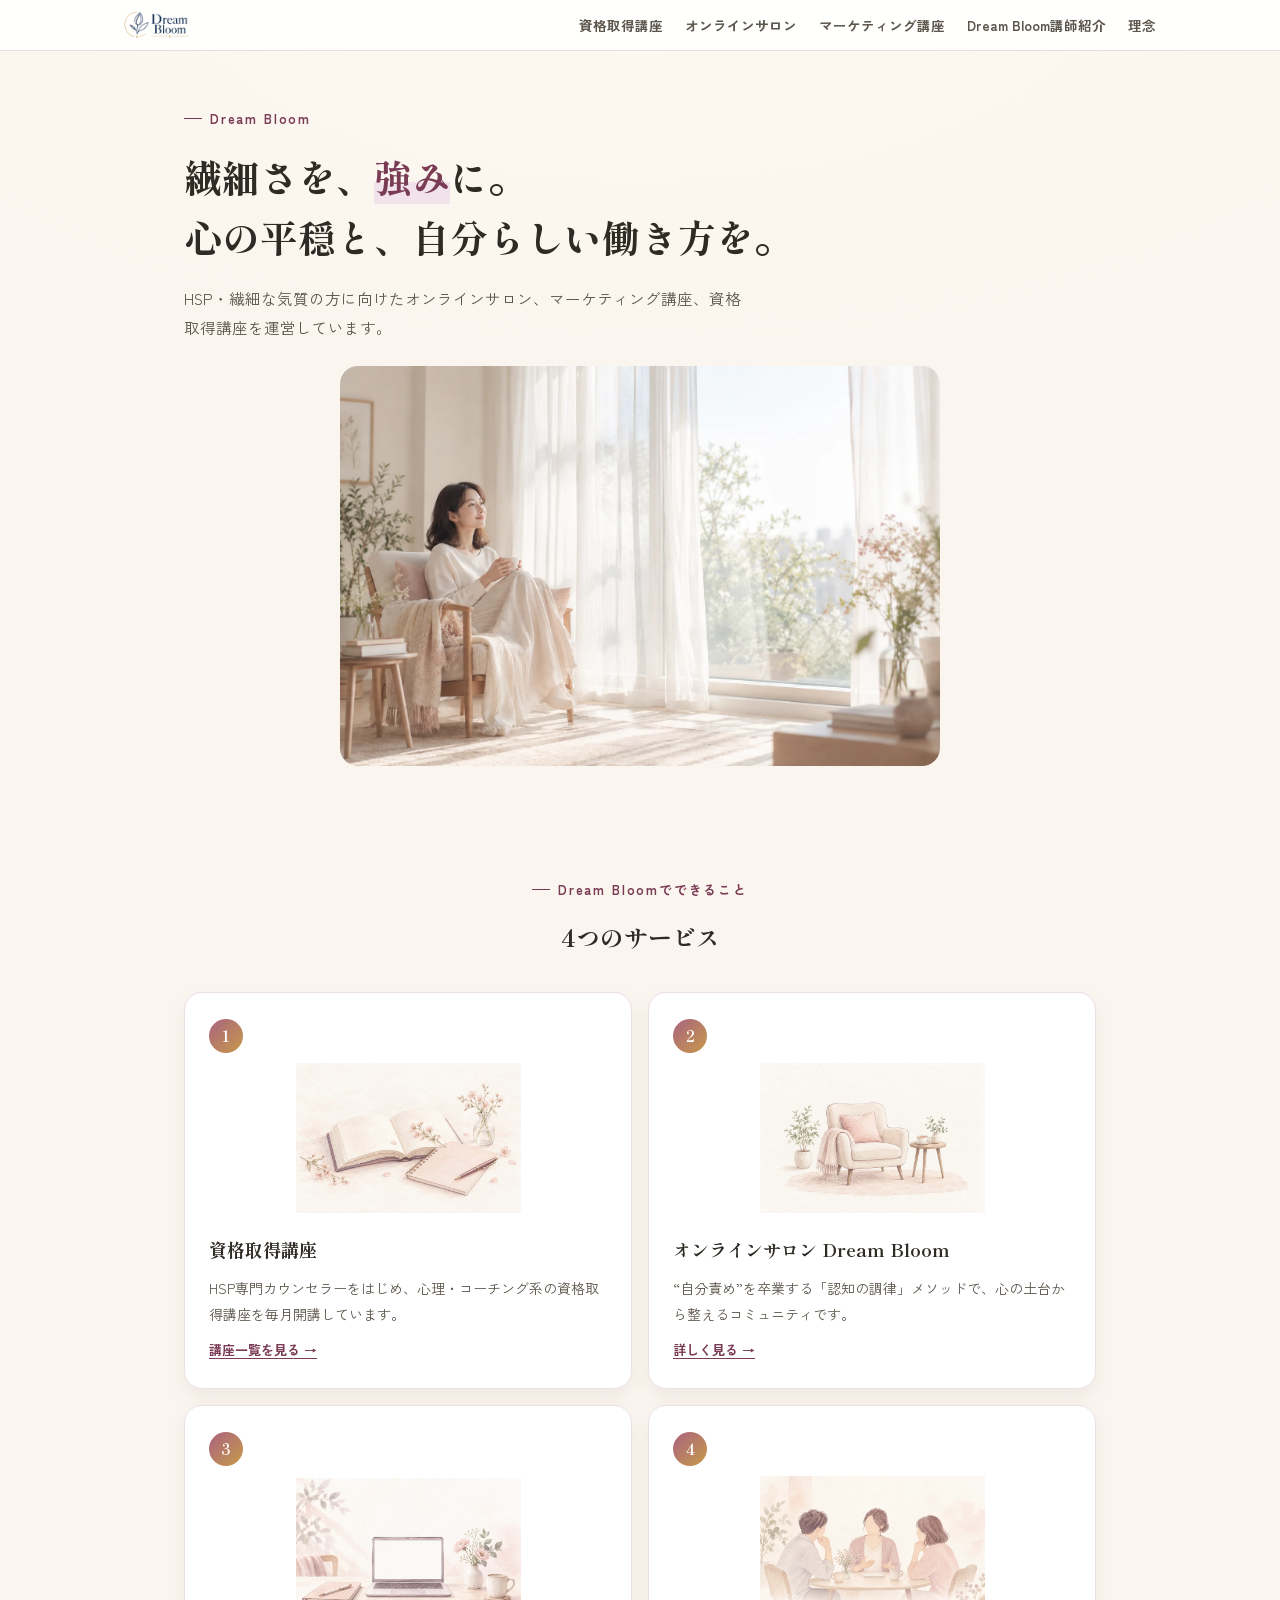
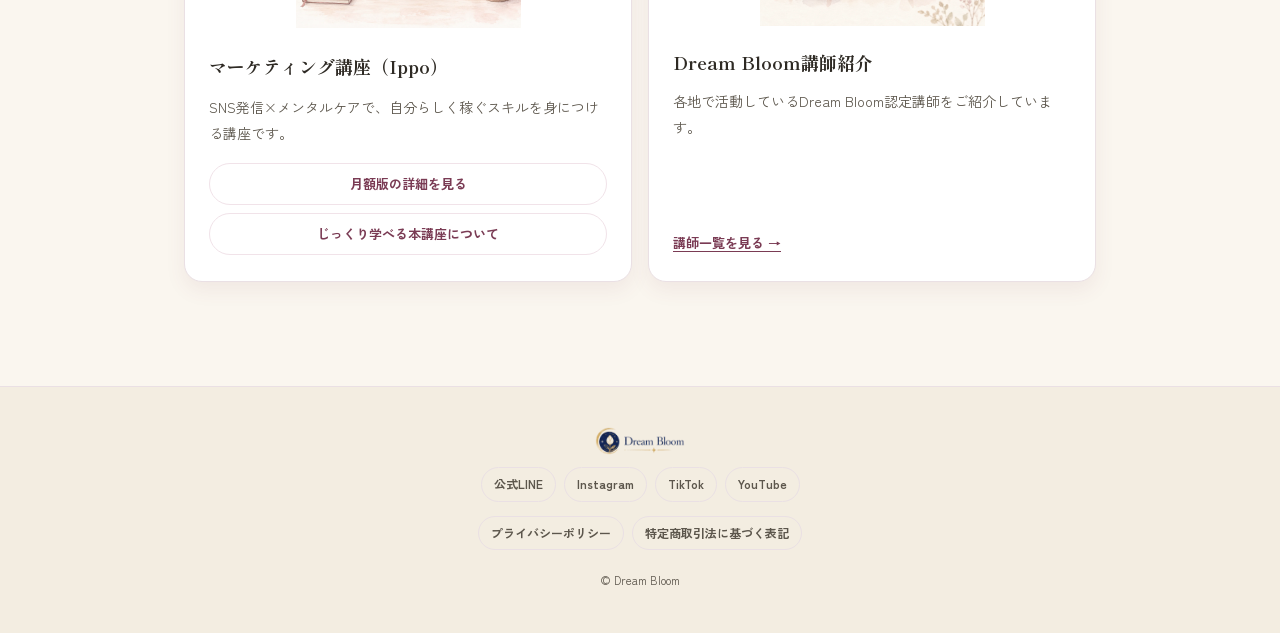
==== index.html @ 33224409 "Add files via upload" ====
<!DOCTYPE html>
<html lang="ja">
<head>
<meta charset="UTF-8">
<meta name="viewport" content="width=device-width, initial-scale=1.0">
<title>Dream Bloom | 心のケアと、自分らしい働き方を</title>
<link rel="preconnect" href="https://fonts.googleapis.com">
<link rel="preconnect" href="https://fonts.gstatic.com" crossorigin>
<link href="https://fonts.googleapis.com/css2?family=Shippori+Mincho:wght@500;600;800&family=Zen+Kaku+Gothic+New:wght@400;500;700&display=swap" rel="stylesheet">
<link rel="stylesheet" href="assets/css/style.css">
</head>
<body>

<header class="site-header">
  <div class="wrap">
    <a class="brand" href="index.html"><img class="logo-header" src="assets/img/logo-header.png" alt="Dream Bloom"></a>
    <nav class="main-nav">
      <ul>
        <li><a href="courses/index.html">資格取得講座</a></li>
        <li><a href="https://dream-bloom.netlify.app/" target="_blank" rel="noopener">オンラインサロン</a></li>
        <li><a href="#marketing">マーケティング講座</a></li>
        <li><a href="instructors/index.html">Dream Bloom講師紹介</a></li>
        <li><a href="about/index.html">理念</a></li>
      </ul>
    </nav>
    <button class="nav-toggle" onclick="this.closest('.site-header').classList.toggle('nav-open')" aria-label="メニューを開く">
      <svg viewBox="0 0 24 24" fill="none" xmlns="http://www.w3.org/2000/svg"><path d="M3 6h18M3 12h18M3 18h18" stroke="#2E2A24" stroke-width="2" stroke-linecap="round"/></svg>
    </button>
  </div>
</header>

<section class="hero hero-photo home-soft-hero">
  <div class="wrap">
    <div class="eyebrow">Dream Bloom</div>
    <h1>繊細さを、<em>強み</em>に。<br>心の平穏と、自分らしい働き方を。</h1>
    <p class="lead" style="margin:0 0 8px;">HSP・繊細な気質の方に向けたオンラインサロン、マーケティング講座、資格取得講座を運営しています。</p>
    <img class="home-soft-photo" src="assets/img/soft-hero.webp" width="1536" height="1024" alt="やわらかな光が差す窓辺で、穏やかに過ごす女性のイメージ" fetchpriority="high">
  </div>
</section>

<section class="section" id="offers">
  <div class="wrap">
    <div class="eyebrow center" style="justify-content:center;display:flex;">Dream Bloomでできること</div>
    <h2 class="section-title">4つのサービス</h2>

    <div class="card-grid">

      <a class="offer-card" href="courses/index.html">
        <span class="num">1</span>
        <img class="service-soft-art" src="assets/img/soft-course.webp" width="1536" height="1024" alt="" loading="lazy">
        <h3>資格取得講座</h3>
        <p>HSP専門カウンセラーをはじめ、心理・コーチング系の資格取得講座を毎月開講しています。</p>
        <span class="go">講座一覧を見る →</span>
      </a>

      <a class="offer-card" href="https://dream-bloom.netlify.app/" target="_blank" rel="noopener">
        <span class="num">2</span>
        <img class="service-soft-art" src="assets/img/soft-salon.webp" width="1536" height="1024" alt="" loading="lazy">
        <h3>オンラインサロン Dream Bloom</h3>
        <p>“自分責め”を卒業する「認知の調律」メソッドで、心の土台から整えるコミュニティです。</p>
        <span class="go">詳しく見る →</span>
      </a>

      <div class="offer-card sub-links" id="marketing">
        <span class="num">3</span>
        <img class="service-soft-art" src="assets/img/soft-marketing.webp" width="1536" height="1024" alt="" loading="lazy">
        <h3>マーケティング講座（Ippo）</h3>
        <p>SNS発信×メンタルケアで、自分らしく稼ぐスキルを身につける講座です。</p>
        <div class="sub-link-row">
          <a href="https://month-ippo.netlify.app/" target="_blank" rel="noopener">月額版の詳細を見る</a>
          <a href="courses/ippo-plus/index.html">じっくり学べる本講座について</a>
        </div>
      </div>

      <a class="offer-card" href="instructors/index.html">
        <span class="num">4</span>
        <img class="service-soft-art" src="assets/img/soft-instructors.webp" width="1536" height="1024" alt="" loading="lazy">
        <h3>Dream Bloom講師紹介</h3>
        <p>各地で活動しているDream Bloom認定講師をご紹介しています。</p>
        <span class="go">講師一覧を見る →</span>
      </a>

    </div>
  </div>
</section>

<footer class="site-footer">
  <div class="wrap">
    <a class="brand" href="index.html"><img class="logo-footer" src="assets/img/logo-footer.png" alt="Dream Bloom"></a>
    <div class="sns-row">
      <a href="https://whnays3u.autosns.app/line" target="_blank" rel="noopener">公式LINE</a>
      <a href="https://www.instagram.com/yukari_hsp?igsh=MWVzdm12b2xmYW96aA%3D%3D&utm_source=qr" target="_blank" rel="noopener">Instagram</a>
      <a href="https://www.tiktok.com/@yukari_hsp?_r=1&_t=ZS-98jpUmoWi17" target="_blank" rel="noopener">TikTok</a>
      <a href="https://youtube.com/@yukari_hsp?si=HbhXs6TEl4zDirAj" target="_blank" rel="noopener">YouTube</a>
    </div>
    <div class="sns-row" style="margin-top:2px;">
      <a href="legal/index.html#privacy">プライバシーポリシー</a>
      <a href="legal/index.html#tokushoho">特定商取引法に基づく表記</a>
    </div>
    <small>&copy; Dream Bloom</small>
  </div>
</footer>

</body>
</html>
---- assets/css/style.css ----
/* ============================================================
   Dream Bloom 本部サイト 共通スタイル
   v2: 白ヘッダー × プラムアクセント（marketing/lp/ の
   ローズ&ゴールド配色とは意図的に差別化している）
   ============================================================ */
:root{
  --ivory:#FAF6EF;
  --ivory-deep:#F3EDE1;
  --ink:#2E2A24;
  --ink-soft:#5C564C;
  --rose:#A9637F;
  --rose-deep:#7A3B54;
  --rose-soft:#F1E3E9;
  --sage:#F0B87E;
  --sage-soft:#FCECD9;
  --gold:#C79A4B;
  --line:#EAE0E4;
  --radius:18px;
}
*{box-sizing:border-box;}
html{scroll-behavior:smooth;}
body{
  margin:0;background:var(--ivory);color:var(--ink);
  font-family:"Zen Kaku Gothic New",-apple-system,BlinkMacSystemFont,sans-serif;
  line-height:1.85;-webkit-font-smoothing:antialiased;
  overflow-wrap:break-word;word-break:normal;line-break:strict;
}
h1,h2,h3,p,.lead{overflow-wrap:break-word;word-break:normal;line-break:strict;}
h1,h2,h3,.serif{font-family:"Shippori Mincho",serif;}
img{max-width:100%;display:block;}
a{color:inherit;}
.wrap{max-width:960px;margin:0 auto;padding:0 24px;}
.section{padding:64px 0;position:relative;}
.eyebrow{
  display:inline-flex;align-items:center;gap:8px;font-size:13px;letter-spacing:.14em;
  color:var(--rose-deep);font-weight:700;margin-bottom:16px;
}
.eyebrow::before{content:"";width:18px;height:1px;background:var(--rose-deep);display:inline-block;}
h2.section-title{font-size:24px;font-weight:700;line-height:1.6;margin:0 0 30px;text-align:center;}
p.lead{font-size:15.5px;color:var(--ink-soft);max-width:560px;margin:0 auto;}
.center{text-align:center;}

/* ---------- NAV ---------- */
.site-header{
  position:sticky;top:0;z-index:50;background:rgba(255,255,255,.92);
  backdrop-filter:blur(6px);border-bottom:1px solid var(--line);
}
.site-header .wrap{display:flex;align-items:center;justify-content:space-between;padding:10px 24px;max-width:1080px;}
.brand{display:flex;align-items:center;gap:10px;font-family:"Shippori Mincho",serif;font-weight:700;font-size:17px;color:var(--ink);text-decoration:none;}
.brand img.logo-header{height:28px;width:auto;object-fit:contain;flex:none;}
.brand small{display:block;font-family:"Zen Kaku Gothic New",sans-serif;font-size:10px;font-weight:500;color:var(--ink-soft);letter-spacing:.08em;}
footer.site-footer .brand{justify-content:center;}
footer.site-footer img.logo-footer{height:28px;width:auto;display:block;margin:0 auto 12px;}
.cert-badge{width:170px;height:auto;display:block;margin:0 auto 22px;}
.instructor-badge{width:56px;height:auto;display:inline-block;vertical-align:middle;margin-left:8px;}
nav.main-nav{display:none;}
nav.main-nav ul{list-style:none;display:flex;gap:22px;margin:0;padding:0;}
nav.main-nav a{font-size:13.5px;font-weight:700;text-decoration:none;color:var(--ink-soft);}
nav.main-nav a:hover{color:var(--rose-deep);}

.nav-toggle{
  display:inline-flex;align-items:center;justify-content:center;
  width:38px;height:38px;flex:none;border:1px solid var(--line);border-radius:10px;
  background:#fff;cursor:pointer;padding:0;
}
.nav-toggle svg{width:18px;height:18px;display:block;}
@media (min-width:820px){.nav-toggle{display:none;}}

.site-header.nav-open nav.main-nav{
  display:block;position:absolute;top:100%;left:0;right:0;
  background:#fff;border-bottom:1px solid var(--line);
  box-shadow:0 12px 24px rgba(0,0,0,.08);
}
.site-header.nav-open nav.main-nav ul{
  flex-direction:column;gap:0;padding:6px 24px 18px;
}
.site-header.nav-open nav.main-nav ul li{border-top:1px solid var(--line);}
.site-header.nav-open nav.main-nav ul li:first-child{border-top:none;}
.site-header.nav-open nav.main-nav a{display:block;padding:14px 2px;font-size:15px;}
@media (min-width:820px){nav.main-nav{display:block;}}

/* ---------- HERO ---------- */
.hero{
  padding:56px 0 48px;text-align:center;position:relative;overflow:hidden;
  background:radial-gradient(120% 90% at 50% -10%, #FDF9F1 0%, var(--ivory) 55%);
}
.hero .eyebrow{justify-content:center;display:flex;}
.hero h1{font-size:clamp(26px,5vw,38px);font-weight:800;line-height:1.6;margin:10px 0 16px;}
.hero h1 em{font-style:normal;color:var(--rose-deep);background:linear-gradient(transparent 60%, var(--rose-soft) 60%);}
.hero p.lead{margin-bottom:8px;}

.hero-photo{
  background-size:cover;background-position:center;
  position:relative;
}
.hero-photo::before{
  content:"";position:absolute;inset:0;
  background:linear-gradient(90deg, var(--ivory) 0%, var(--ivory) 30%, rgba(250,246,239,.85) 50%, rgba(250,246,239,.35) 100%);
}
.hero-photo-mobile-img{display:none;}
@media (max-width:700px){
  .hero-photo{background-image:none !important;}
  .hero-photo::before{display:none;}
  .hero-photo-mobile-img{
    display:block;width:100%;height:220px;object-fit:cover;
    border-radius:var(--radius);margin:20px 0 4px;
    box-shadow:0 14px 34px rgba(122,59,84,.18);
  }
}
.hero-photo .wrap{position:relative;z-index:1;}
.hero-photo .eyebrow,
.hero-photo h1,
.hero-photo p.lead{text-align:left;justify-content:flex-start;margin-left:0;}

.photo-panel{
  background-size:cover;background-position:center;
  border-radius:var(--radius);position:relative;overflow:hidden;
  min-height:220px;
}
.photo-panel::before{
  content:"";position:absolute;inset:0;
  background:linear-gradient(90deg, rgba(250,246,239,.92) 0%, rgba(250,246,239,.7) 45%, rgba(250,246,239,0) 75%);
}
@media (max-width:700px){
  .photo-panel::before{background:linear-gradient(180deg, rgba(250,246,239,.95) 0%, rgba(250,246,239,.9) 65%, rgba(250,246,239,.4) 100%);}
  .photo-panel{min-height:280px;}
}
.photo-panel .panel-inner{position:relative;z-index:1;padding:36px 30px;max-width:420px;}

.hero-banner-img{
  display:block;width:60%;max-width:220px;height:auto;
  margin:0 auto 28px;border-radius:var(--radius);
  box-shadow:0 14px 34px rgba(122,59,84,.18);
}
@media (max-width:480px){
  .hero-banner-img{width:45%;max-width:160px;}
}

/* ---------- CARD GRID (top page) ---------- */
.card-grid{display:grid;grid-template-columns:1fr;gap:16px;margin-top:36px;}
@media (min-width:700px){.card-grid{grid-template-columns:1fr 1fr;}}
.offer-card{
  background:#fff;border:1px solid var(--line);border-radius:var(--radius);
  padding:26px 24px;text-align:left;text-decoration:none;color:inherit;
  box-shadow:0 8px 20px rgba(122,59,84,.08);
  display:flex;flex-direction:column;gap:10px;transition:transform .15s ease, box-shadow .15s ease;
}
.offer-card:hover{transform:translateY(-3px);box-shadow:0 14px 28px rgba(122,59,84,.18);}
.offer-card .num{
  width:34px;height:34px;border-radius:50%;flex:none;
  background:linear-gradient(135deg, var(--rose) 0%, var(--gold) 100%);
  color:#fff;font-family:"Shippori Mincho",serif;font-weight:700;font-size:15px;
  display:flex;align-items:center;justify-content:center;
}
.offer-card h3{margin:6px 0 0;font-size:18px;}
.offer-card p{margin:0;font-size:14px;color:var(--ink-soft);}
.offer-card .go{margin-top:auto;font-size:13px;font-weight:700;color:var(--rose-deep);text-decoration:underline;text-underline-offset:3px;transition:color .15s ease;}
.offer-card:hover .go{color:var(--ink);}
.offer-card.sub-links{gap:12px;}
.offer-card .sub-link-row{display:flex;flex-direction:column;gap:8px;margin-top:4px;}
.offer-card .sub-link-row a{
  font-size:13px;font-weight:700;color:var(--rose-deep);text-decoration:none;
  border:1px solid var(--rose-soft);border-radius:100px;padding:8px 14px;text-align:center;
  transition:background .15s ease,color .15s ease,border-color .15s ease;
}
.offer-card .sub-link-row a:hover{background:var(--rose-deep);color:#fff;border-color:var(--rose-deep);}

/* ---------- BUTTONS ---------- */
.cta-btn{
  position:relative;overflow:hidden;max-width:100%;
  display:inline-flex;flex-direction:column;align-items:center;gap:2px;
  background:var(--rose-deep);color:#fff;text-decoration:none;
  padding:16px 34px;border-radius:100px;font-weight:700;font-size:15.5px;
  box-shadow:0 10px 26px rgba(122,59,84,.32);
  transition:transform .18s ease, box-shadow .18s ease;
  text-align:center;
}
@media (max-width:400px){
  .cta-btn{padding:14px 20px;font-size:13.5px;}
}
.cta-btn:active{transform:scale(.98);}
.cta-btn small{font-weight:500;font-size:11.5px;opacity:.85;letter-spacing:.03em;}
.cta-btn.outline{background:#fff;color:var(--rose-deep);border:1.5px solid var(--rose-deep);box-shadow:none;}
.cta-center{text-align:center;margin-top:8px;display:flex;flex-direction:column;gap:12px;align-items:center;}

/* ---------- COURSE / INSTRUCTOR CARDS ---------- */
.item-grid{display:grid;grid-template-columns:1fr;gap:16px;}
@media (min-width:700px){.item-grid{grid-template-columns:1fr 1fr;}}
.item-card{
  background:#fff;border:1px solid var(--line);border-radius:var(--radius);
  padding:22px;display:flex;flex-direction:column;gap:8px;
  box-shadow:0 8px 20px rgba(122,59,84,.08);
  transition:transform .15s ease, box-shadow .15s ease;
}
.item-card:hover{transform:translateY(-3px);box-shadow:0 14px 28px rgba(122,59,84,.18);}
.item-card h3{margin:2px 0 0;font-size:17px;}
.item-card p{margin:0;font-size:13.5px;color:var(--ink-soft);}
.badge{
  display:inline-flex;align-items:center;font-size:11.5px;font-weight:700;
  padding:4px 12px;border-radius:100px;width:fit-content;
}
.badge.open{background:var(--sage-soft);color:#a9600f;}
.badge.soon{background:var(--ivory-deep);color:var(--ink-soft);border:1px solid var(--line);}
.item-card .item-link{margin-top:6px;font-size:13px;font-weight:700;color:var(--rose-deep);text-decoration:underline;text-underline-offset:3px;transition:color .15s ease;}
.item-card:hover .item-link{color:var(--ink);}
.item-card .item-link.disabled{color:var(--ink-soft);pointer-events:none;}

/* ---------- INSTRUCTOR PROFILE BLOCKS ---------- */
.profile-block{
  background:#fff;border:1px solid var(--line);border-radius:var(--radius);
  padding:30px 28px;box-shadow:0 8px 20px rgba(122,59,84,.06);
}
.profile-block + .profile-block{margin-top:20px;}
.qualification-list{list-style:none;margin:0;padding:0;display:flex;flex-direction:column;gap:12px;}
.qualification-list li{
  display:flex;align-items:flex-start;gap:10px;font-size:14.5px;color:var(--ink);
  padding-bottom:12px;border-bottom:1px dashed var(--line);
}
.qualification-list li:last-child{border-bottom:none;padding-bottom:0;}
.qualification-list li::before{
  content:"";flex:none;width:8px;height:8px;margin-top:8px;border-radius:50%;
  background:linear-gradient(135deg, var(--rose) 0%, var(--gold) 100%);
}
.contact-block{text-align:center;}

/* ---------- STEP LIST (体系立てた表示) ---------- */
.step-list{display:flex;flex-direction:column;max-width:640px;margin:0 auto;}
.step-item{display:flex;gap:18px;padding-bottom:28px;position:relative;}
.step-item::before{
  content:"";position:absolute;left:19px;top:42px;bottom:0;width:2px;
  background:var(--line);
}
.step-item:last-child{padding-bottom:0;}
.step-item:last-child::before{display:none;}
.step-num{
  width:40px;height:40px;border-radius:50%;flex:none;position:relative;z-index:1;
  background:linear-gradient(135deg, var(--rose) 0%, var(--gold) 100%);
  color:#fff;font-family:"Shippori Mincho",serif;font-weight:700;font-size:17px;
  display:flex;align-items:center;justify-content:center;
}
.step-body{padding-top:6px;}
.step-body h3{margin:0 0 6px;font-size:16px;}
.step-body p{margin:0;font-size:13.5px;color:var(--ink-soft);}

/* ---------- INSTRUCTOR AVATAR ---------- */
.instructor-photo{
  width:84px;height:84px;border-radius:50%;object-fit:cover;
  background:var(--ivory-deep);border:1px solid var(--line);
}
.sns-row{display:flex;gap:8px;flex-wrap:wrap;margin-top:2px;}
.sns-row a{
  font-size:12px;font-weight:700;color:var(--ink-soft);text-decoration:none;
  border:1px solid var(--line);border-radius:100px;padding:5px 12px;
}
.sns-row a:hover{color:var(--rose-deep);border-color:var(--rose-soft);}
.sns-row a.sns-icon{
  width:38px;height:38px;padding:0;border:none;border-radius:50%;
  display:inline-flex;align-items:center;justify-content:center;
  transition:transform .15s ease;
}
.sns-row a.sns-icon:hover{transform:translateY(-2px);border-color:transparent;}

/* ---------- COMING SOON PANEL ---------- */
.coming-soon{
  background:#fff;border:1px dashed var(--rose-deep);border-radius:var(--radius);
  padding:40px 28px;text-align:center;max-width:560px;margin:0 auto;
}
.coming-soon .badge{margin:0 auto 14px;}

/* ---------- FOOTER ---------- */
footer.site-footer{
  background:var(--ivory-deep);border-top:1px solid var(--line);
  padding:40px 0;text-align:center;margin-top:40px;
}
footer.site-footer .brand{display:block;margin-bottom:10px;}
footer.site-footer .sns-row{justify-content:center;margin-bottom:14px;}
footer.site-footer small{font-size:11.5px;color:var(--ink-soft);}

/* Homepage image additions: preserve the original text styling and other pages. */
.home-soft-hero::before{display:none}
.home-soft-hero .home-soft-photo{display:block;width:100%;max-width:760px;height:auto;aspect-ratio:3/2;object-fit:contain;border-radius:var(--radius);margin:24px auto 0;box-shadow:none}
#offers .service-soft-art{display:block;width:100%;height:160px;object-fit:contain;flex:none;margin:0 auto 4px;border-radius:12px}
@media(min-width:701px){.home-soft-hero .home-soft-photo{max-width:600px}#offers .service-soft-art{height:150px}}
@media(max-width:400px){#offers .service-soft-art{height:140px}}
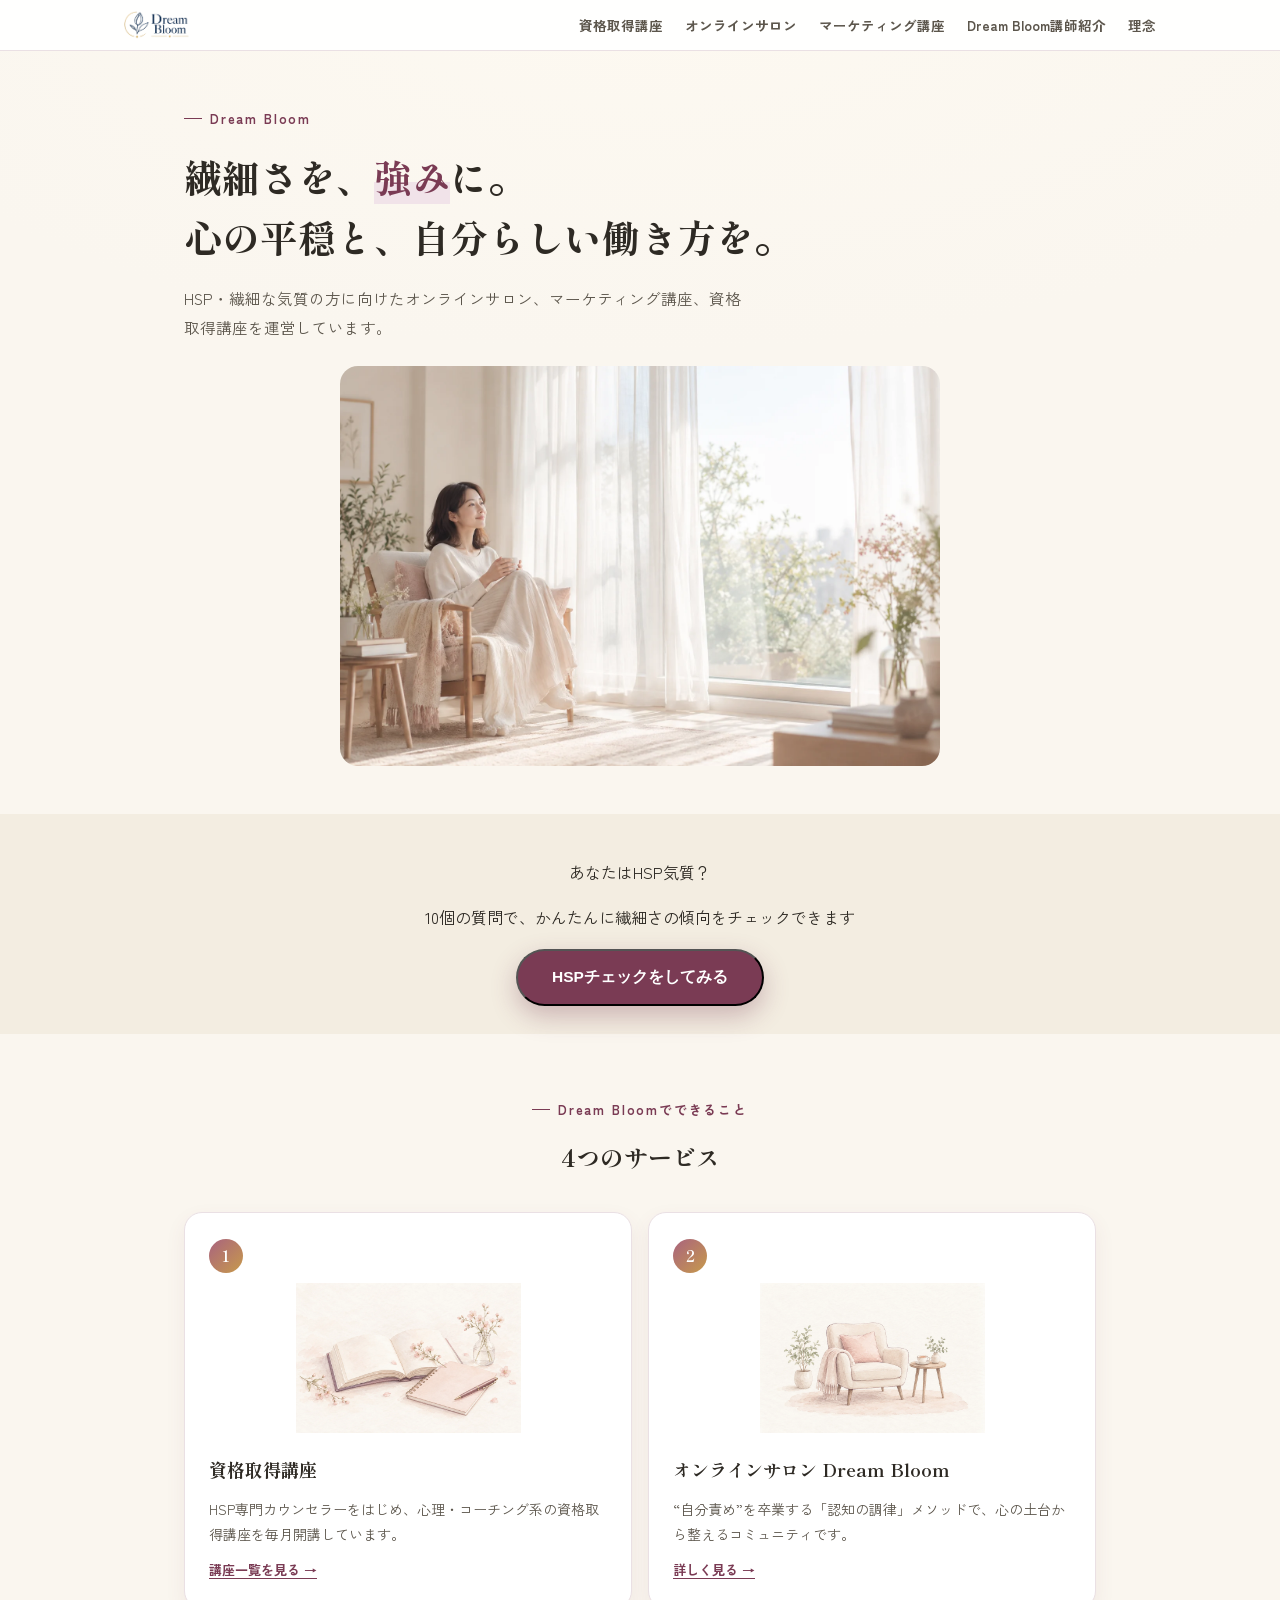
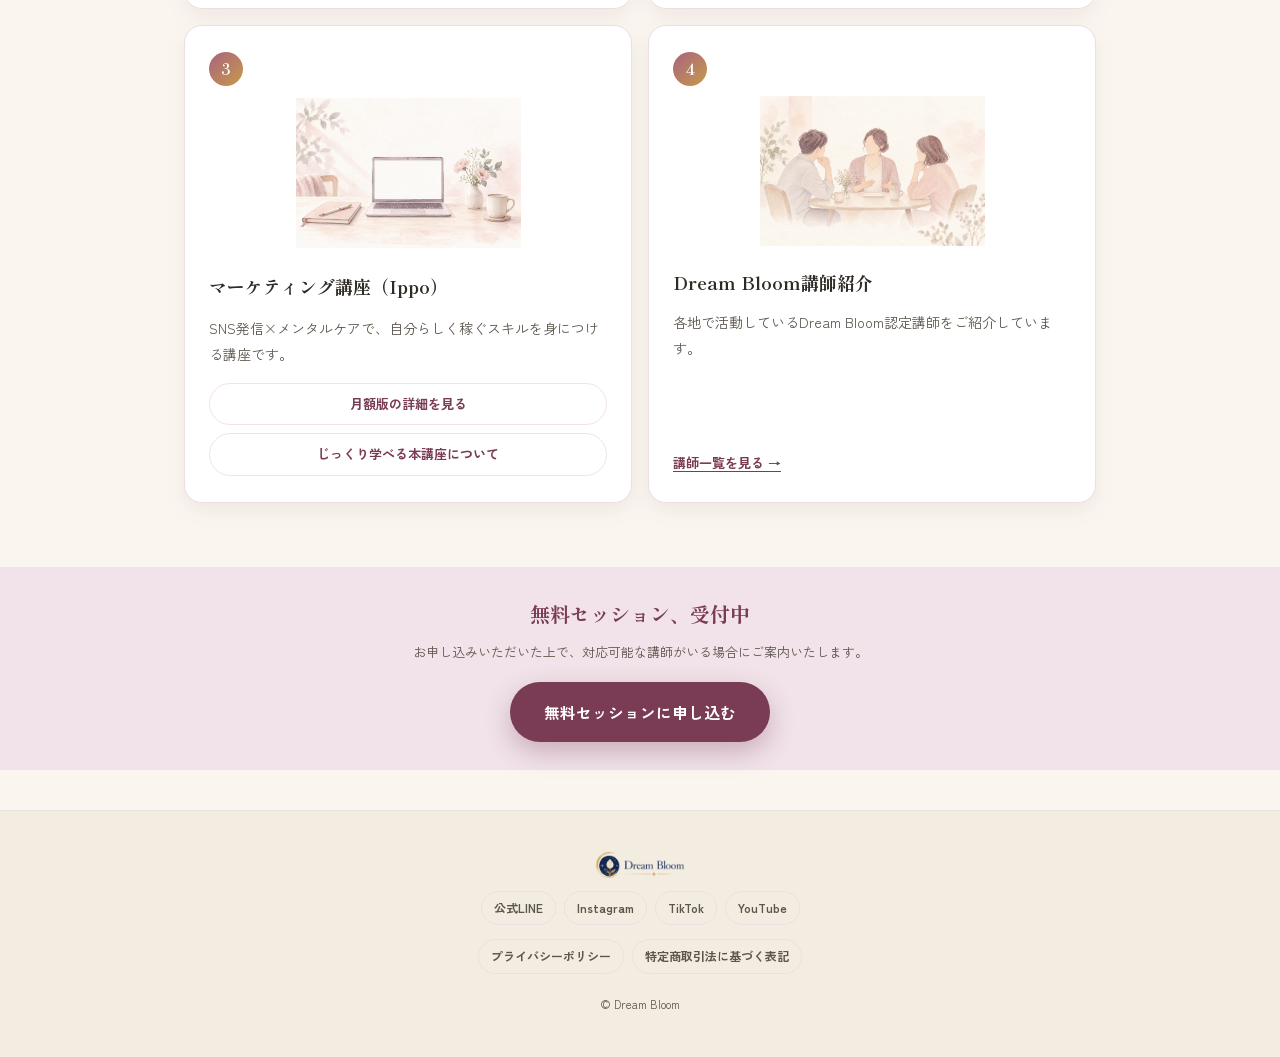
==== commit 8bb89964: "Add files via upload" ====
--- a/index.html
+++ b/index.html
@@ -38,6 +38,23 @@
   </div>
 </section>
 
+<section class="hsp-check-banner" id="hsp-check">
+  <div class="wrap" style="max-width:640px;">
+    <p class="fsb-title">あなたはHSP気質？</p>
+    <p class="fsb-sub">10個の質問で、かんたんに繊細さの傾向をチェックできます</p>
+    <button type="button" class="cta-btn" id="hsp-toggle-btn">HSPチェックをしてみる</button>
+    <div id="hsp-quiz" class="hsp-quiz-panel" hidden></div>
+  </div>
+</section>
+
+<section class="section" id="news" style="padding-bottom:0;">
+  <div class="wrap">
+    <div class="eyebrow center" style="justify-content:center;display:flex;">News</div>
+    <h2 class="section-title">お知らせ</h2>
+    <div id="news-list" class="news-list"></div>
+  </div>
+</section>
+
 <section class="section" id="offers">
   <div class="wrap">
     <div class="eyebrow center" style="justify-content:center;display:flex;">Dream Bloomでできること</div>
@@ -81,6 +98,14 @@
       </a>
 
     </div>
+  </div>
+</section>
+
+<section class="free-session-banner">
+  <div class="wrap">
+    <p class="fsb-title">無料セッション、受付中</p>
+    <p class="fsb-sub">お申し込みいただいた上で、対応可能な講師がいる場合にご案内いたします。</p>
+    <a class="cta-btn" href="https://forms.gle/YPuujc5gDxKhMjMe9" target="_blank" rel="noopener">無料セッションに申し込む</a>
   </div>
 </section>
 
@@ -101,6 +126,164 @@
   </div>
 </footer>
 
+<script>
+/* ============================================================
+   かんたんHSPチェック。チェックした数に応じて結果を出し分ける。
+   ============================================================ */
+(function(){
+  var QUESTIONS = [
+    "大きな音や強い光、匂いなどの刺激に敏感に反応してしまう",
+    "人の些細な言動や表情の変化に、すぐ気づいてしまう",
+    "一度に多くのことを頼まれると、混乱してしまいやすい",
+    "他人の気分に影響されやすく、疲れてしまうことがある",
+    "静かな場所や、一人になれる時間が必要だと感じる",
+    "短時間で多くの情報を処理するのが苦手だと感じる",
+    "芸術や音楽に深く心を動かされることが多い",
+    "急な予定変更や、驚かされることが苦手で動揺しやすい",
+    "人に見られている、評価されていると感じると、実力を発揮しにくい",
+    "小さい頃から「敏感」「繊細」と言われることが多かった"
+  ];
+
+  var quizEl = document.getElementById("hsp-quiz");
+  var toggleBtn = document.getElementById("hsp-toggle-btn");
+  if (!quizEl || !toggleBtn) return;
+
+  toggleBtn.addEventListener("click", function(){
+    quizEl.hidden = false;
+    toggleBtn.style.display = "none";
+    renderQuiz();
+  });
+
+  function renderQuiz(){
+    quizEl.innerHTML =
+      QUESTIONS.map(function(q, i){
+        return '<label class="hsp-quiz-item"><input type="checkbox" data-hsp-idx="' + i + '"><span>' + q + '</span></label>';
+      }).join("") +
+      '<div class="cta-center" style="margin-top:24px;"><button type="button" class="cta-btn" id="hsp-check-btn">結果を見る</button></div>';
+
+    document.getElementById("hsp-check-btn").addEventListener("click", function(){
+      var checked = quizEl.querySelectorAll('input[type="checkbox"]:checked').length;
+      renderResult(checked);
+    });
+  }
+
+  function renderResult(score){
+    var title, body;
+    if (score <= 2) {
+      title = "繊細さは控えめなタイプ";
+      body = "環境の変化にはわりと強く、比較的おおらかに過ごせるタイプかもしれません。とはいえ、状況によっては誰でも繊細になる瞬間があります。";
+    } else if (score <= 6) {
+      title = "繊細さを持ち合わせているタイプ";
+      body = "場面によって敏感さが出やすいタイプです。自分の心の状態に気づいて、うまく付き合っていくことで、より過ごしやすくなるかもしれません。";
+    } else {
+      title = "高い繊細さ（HSP傾向）を持っているタイプ";
+      body = "周りの刺激や人の気持ちを人一倍感じ取りやすい、HSP気質が強いタイプかもしれません。繊細さは、うまく付き合えば大きな強みにもなります。";
+    }
+
+    quizEl.innerHTML =
+      '<div class="hsp-result">' +
+        '<p style="font-weight:700;color:var(--rose-deep);margin:0 0 4px;">' + score + ' / ' + QUESTIONS.length + '個 当てはまりました</p>' +
+        '<h3 style="margin:0 0 12px;">' + title + '</h3>' +
+        '<p class="lead" style="margin:0 0 6px;">' + body + '</p>' +
+        '<p style="font-size:12px;color:var(--ink-soft);margin:0 0 20px;">※医学的な診断ではなく、簡易的な自己チェックです。</p>' +
+        '<div class="cta-row">' +
+          '<a class="cta-btn outline" style="color:var(--rose);border-color:var(--rose);" href="courses/index.html">HSPについてもっと深く知る</a>' +
+          '<a class="cta-btn outline" href="https://dream-bloom.netlify.app/" target="_blank" rel="noopener">繊細さを強みに変える</a>' +
+        '</div>' +
+        '<p style="margin-top:20px;"><a href="#" id="hsp-retry" style="font-size:13px;color:var(--ink-soft);text-decoration:underline;">もう一度チェックする</a></p>' +
+      '</div>';
+
+    document.getElementById("hsp-retry").addEventListener("click", function(e){
+      e.preventDefault();
+      renderQuiz();
+    });
+  }
+})();
+</script>
+
+<script>
+/* ============================================================
+   お知らせ欄。Googleスプレッドシート（ウェブに公開したCSV）を
+   読み込んで自動表示する。更新はスプレッドシート側で行うだけでOK。
+   ============================================================ */
+(function(){
+  var CSV_URL = "https://docs.google.com/spreadsheets/d/e/2PACX-1vQLFiTyreKh_DyYDLOcm4AeRgrhbudWZnyskuw-_fm0R4IaePfZNVcab8NcKtAs2OIWDXAEZfZi-Nyq/pub?gid=0&single=true&output=csv";
+
+  function parseCSV(text){
+    var rows = [], row = [], field = "", inQuotes = false;
+    for (var i = 0; i < text.length; i++) {
+      var c = text[i];
+      if (inQuotes) {
+        if (c === '"') {
+          if (text[i+1] === '"') { field += '"'; i++; }
+          else { inQuotes = false; }
+        } else field += c;
+      } else {
+        if (c === '"') inQuotes = true;
+        else if (c === ',') { row.push(field); field = ""; }
+        else if (c === '\r') { /* skip */ }
+        else if (c === '\n') { row.push(field); rows.push(row); row = []; field = ""; }
+        else field += c;
+      }
+    }
+    if (field.length || row.length) { row.push(field); rows.push(row); }
+    return rows;
+  }
+
+  function parseDate(s){
+    if (!s) return null;
+    s = s.trim();
+    var m = s.match(/^(\d{4})[\/\-.](\d{1,2})[\/\-.](\d{1,2})$/);
+    if (m) return new Date(+m[1], +m[2]-1, +m[3]);
+    var m2 = s.match(/^(\d{1,2})[\/\-.](\d{1,2})$/);
+    if (m2) { var now = new Date(); return new Date(now.getFullYear(), +m2[1]-1, +m2[2]); }
+    var d = new Date(s);
+    return isNaN(d) ? null : d;
+  }
+
+  function escapeHtml(s){
+    return (s || "").replace(/&/g,"&amp;").replace(/</g,"&lt;").replace(/>/g,"&gt;");
+  }
+
+  var listEl = document.getElementById("news-list");
+  if (!listEl) return;
+
+  fetch(CSV_URL).then(function(r){ return r.text(); }).then(function(text){
+    var rows = parseCSV(text.trim());
+    if (rows.length < 2) { listEl.closest("section").style.display = "none"; return; }
+    var header = rows[0];
+    var idx = {
+      date: header.indexOf("日付"),
+      title: header.indexOf("タイトル"),
+      body: header.indexOf("本文"),
+      link: header.indexOf("リンク")
+    };
+    var items = rows.slice(1).filter(function(r){ return r.length > 1 && r[idx.title]; }).map(function(r){
+      return {
+        date: r[idx.date] || "",
+        title: r[idx.title] || "",
+        body: r[idx.body] || "",
+        link: r[idx.link] || "",
+        _d: parseDate(r[idx.date])
+      };
+    });
+    items.sort(function(a,b){
+      if (a._d && b._d) return b._d - a._d;
+      if (a._d) return -1;
+      if (b._d) return 1;
+      return 0;
+    });
+    if (items.length === 0) { listEl.closest("section").style.display = "none"; return; }
+    listEl.innerHTML = items.map(function(it){
+      var linkHtml = it.link ? '<a class="news-link" href="' + escapeHtml(it.link) + '" target="_blank" rel="noopener">詳しくはこちら →</a>' : '';
+      return '<div class="news-item"><div class="news-date">' + escapeHtml(it.date) + '</div><h3>' + escapeHtml(it.title) + '</h3><p>' + escapeHtml(it.body) + '</p>' + linkHtml + '</div>';
+    }).join("");
+  }).catch(function(){
+    listEl.closest("section").style.display = "none";
+  });
+})();
+</script>
+
 </body>
 </html>
-
+
--- a/assets/css/style.css
+++ b/assets/css/style.css
@@ -179,13 +179,23 @@
   .cta-btn{padding:14px 20px;font-size:13.5px;}
 }
 .cta-btn:active{transform:scale(.98);}
+.cta-btn:hover{transform:translateY(-2px);box-shadow:0 14px 32px rgba(122,59,84,.4);}
 .cta-btn small{font-weight:500;font-size:11.5px;opacity:.85;letter-spacing:.03em;}
 .cta-btn.outline{background:#fff;color:var(--rose-deep);border:1.5px solid var(--rose-deep);box-shadow:none;}
+.cta-btn.outline:hover{background:var(--rose-soft);box-shadow:none;}
 .cta-center{text-align:center;margin-top:8px;display:flex;flex-direction:column;gap:12px;align-items:center;}
 
 /* ---------- COURSE / INSTRUCTOR CARDS ---------- */
 .item-grid{display:grid;grid-template-columns:1fr;gap:16px;}
 @media (min-width:700px){.item-grid{grid-template-columns:1fr 1fr;}}
+#instructor-list{grid-template-columns:1fr 1fr;gap:10px;}
+@media (max-width:420px){
+  #instructor-list{gap:8px;}
+  #instructor-list .item-card{padding:16px 10px;}
+  #instructor-list .item-card h3{font-size:14.5px;}
+  #instructor-list .item-card p{font-size:11.5px;}
+  #instructor-list .item-link{font-size:12px;}
+}
 .item-card{
   background:#fff;border:1px solid var(--line);border-radius:var(--radius);
   padding:22px;display:flex;flex-direction:column;gap:8px;
@@ -222,6 +232,42 @@
   background:linear-gradient(135deg, var(--rose) 0%, var(--gold) 100%);
 }
 .contact-block{text-align:center;}
+
+/* ---------- HSP CHECK ---------- */
+.hsp-check-banner{background:var(--ivory-deep);padding:28px 0;text-align:center;}
+.hsp-check-banner .hsp-quiz-panel{max-width:560px;margin:24px auto 0;text-align:left;}
+.hsp-quiz-item{
+  display:flex;align-items:flex-start;gap:10px;padding:12px 0;
+  border-bottom:1px dashed var(--line);font-size:14px;cursor:pointer;
+}
+.hsp-quiz-item:last-of-type{border-bottom:none;}
+.hsp-quiz-item input[type="checkbox"]{margin-top:3px;flex:none;width:18px;height:18px;accent-color:var(--rose-deep);cursor:pointer;}
+.hsp-result{text-align:center;background:#fff;border:1px solid var(--line);border-radius:var(--radius);padding:30px 28px;box-shadow:0 8px 20px rgba(122,59,84,.06);}
+.hsp-result .cta-row{display:flex;gap:12px;flex-wrap:wrap;justify-content:center;margin-top:8px;}
+
+/* ---------- FREE SESSION BANNER ---------- */
+.free-session-banner{background:var(--rose-soft);padding:28px 0;text-align:center;}
+.free-session-banner .fsb-title{
+  font-family:"Shippori Mincho",serif;font-weight:700;font-size:20px;color:var(--rose-deep);margin:0 0 8px;
+}
+.free-session-banner .fsb-sub{font-size:13px;color:var(--ink-soft);margin:0 0 18px;}
+
+/* ---------- NEWS ---------- */
+.news-list{
+  display:flex;flex-direction:column;gap:14px;max-width:680px;margin:0 auto;
+  max-height:340px;overflow-y:auto;padding:2px 6px 2px 2px;
+}
+.news-item{
+  background:#fff;border:1px solid var(--line);border-radius:var(--radius);
+  padding:20px 24px;box-shadow:0 8px 20px rgba(122,59,84,.06);
+}
+.news-item .news-date{font-size:12px;font-weight:700;color:var(--rose-deep);margin-bottom:6px;}
+.news-item h3{margin:0 0 8px;font-size:16px;}
+.news-item p{margin:0;font-size:13.5px;color:var(--ink-soft);white-space:pre-line;}
+.news-item .news-link{
+  display:inline-block;margin-top:8px;font-size:13px;font-weight:700;
+  color:var(--rose-deep);text-decoration:underline;text-underline-offset:3px;
+}
 
 /* ---------- STEP LIST (体系立てた表示) ---------- */
 .step-list{display:flex;flex-direction:column;max-width:640px;margin:0 auto;}
@@ -281,4 +327,4 @@
 .home-soft-hero .home-soft-photo{display:block;width:100%;max-width:760px;height:auto;aspect-ratio:3/2;object-fit:contain;border-radius:var(--radius);margin:24px auto 0;box-shadow:none}
 #offers .service-soft-art{display:block;width:100%;height:160px;object-fit:contain;flex:none;margin:0 auto 4px;border-radius:12px}
 @media(min-width:701px){.home-soft-hero .home-soft-photo{max-width:600px}#offers .service-soft-art{height:150px}}
-@media(max-width:400px){#offers .service-soft-art{height:140px}}
+@media(max-width:400px){#offers .service-soft-art{height:140px}}
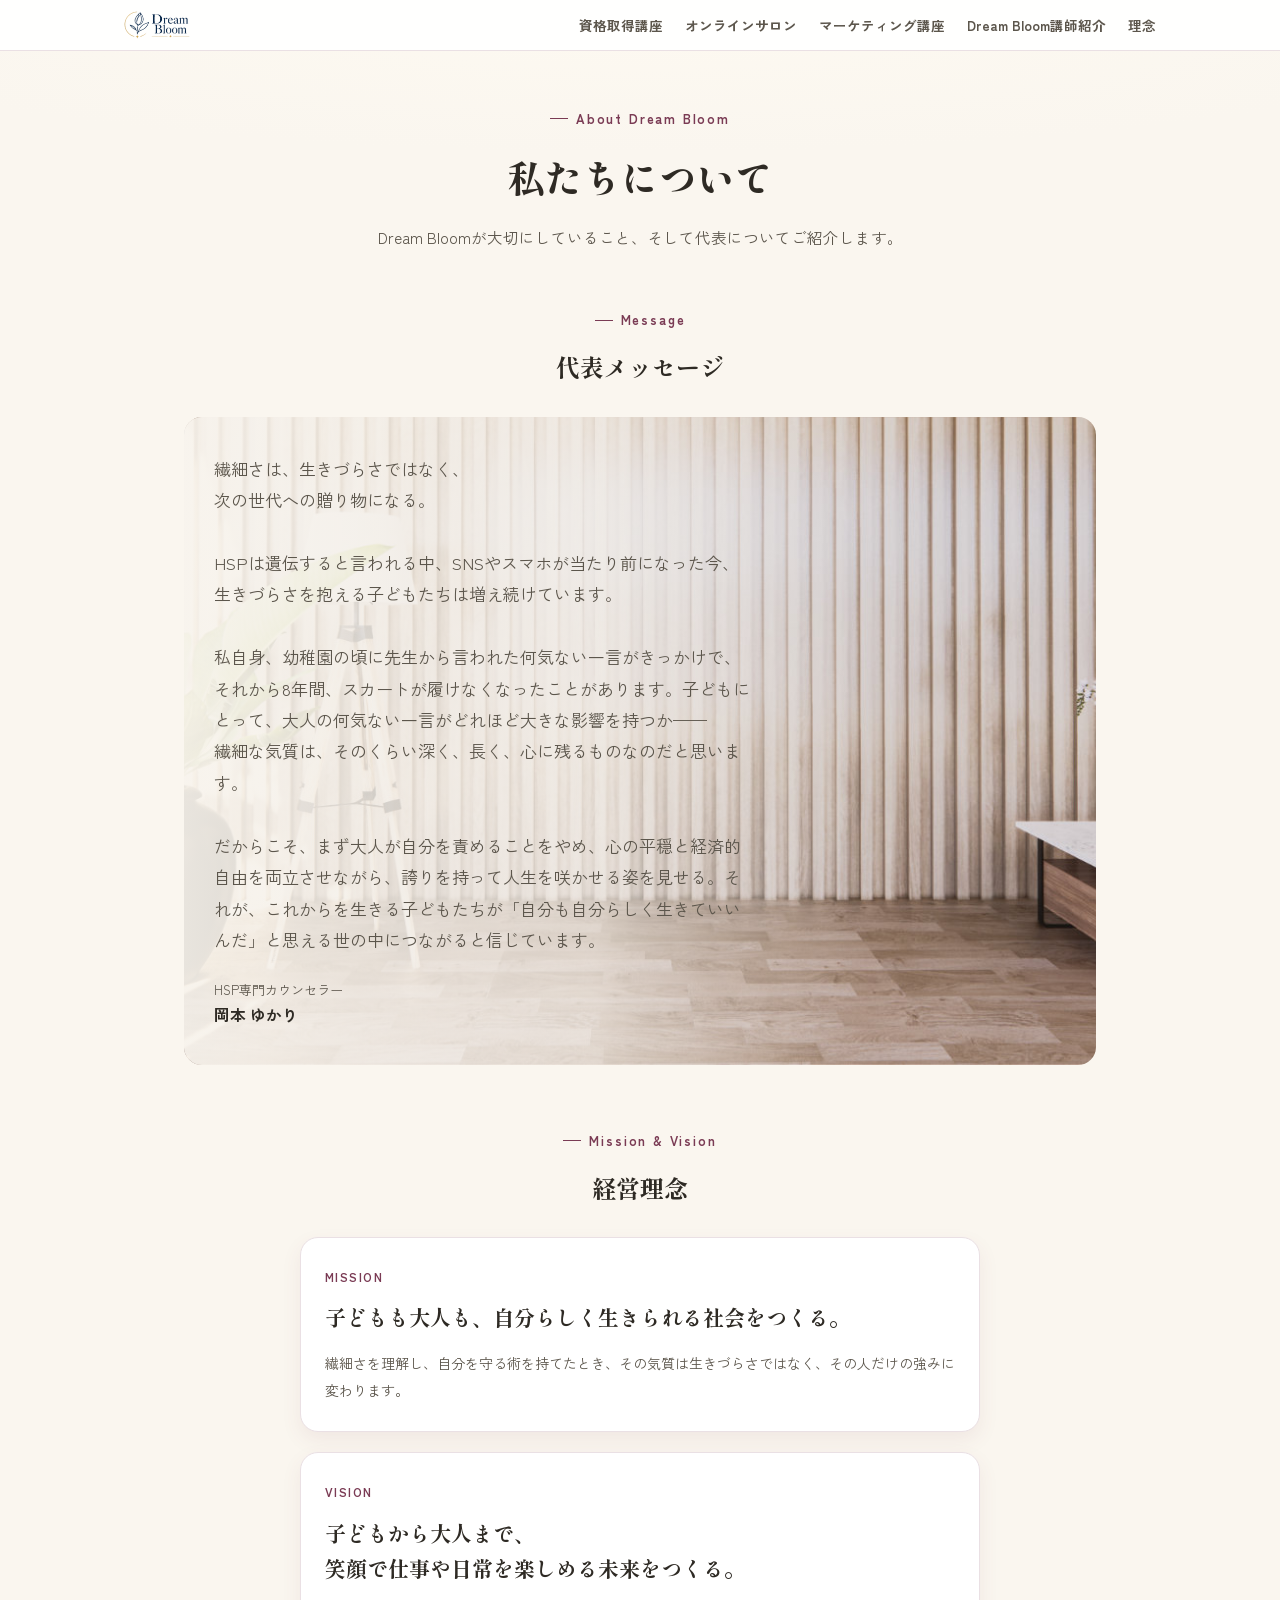
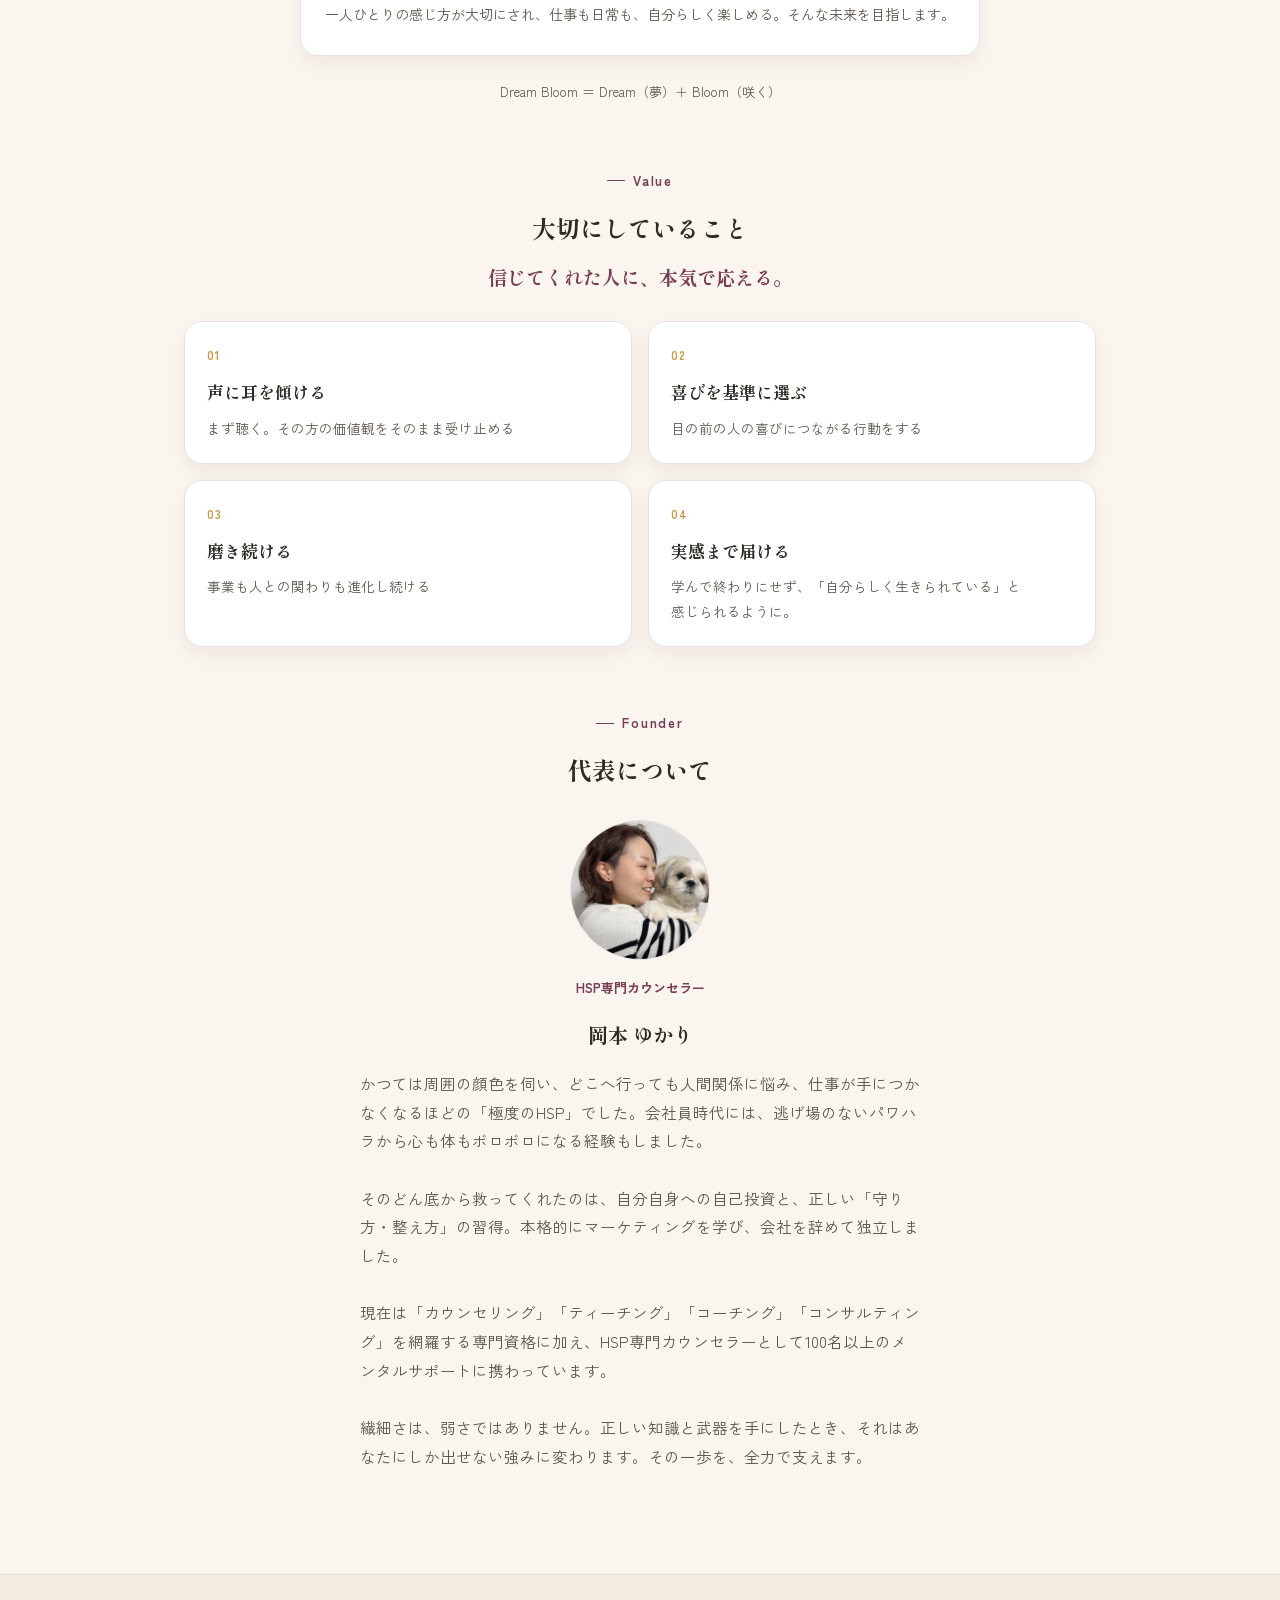
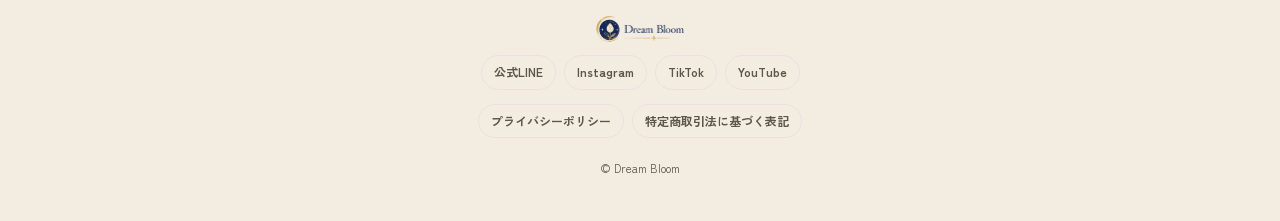
==== commit 9d249bea: "Add files via upload" ====
--- a/index.html
+++ b/index.html
@@ -1,289 +1,150 @@
-<!DOCTYPE html>
-<html lang="ja">
-<head>
-<meta charset="UTF-8">
-<meta name="viewport" content="width=device-width, initial-scale=1.0">
-<title>Dream Bloom | 心のケアと、自分らしい働き方を</title>
-<link rel="preconnect" href="https://fonts.googleapis.com">
-<link rel="preconnect" href="https://fonts.gstatic.com" crossorigin>
-<link href="https://fonts.googleapis.com/css2?family=Shippori+Mincho:wght@500;600;800&family=Zen+Kaku+Gothic+New:wght@400;500;700&display=swap" rel="stylesheet">
-<link rel="stylesheet" href="assets/css/style.css">
-</head>
-<body>
-
-<header class="site-header">
-  <div class="wrap">
-    <a class="brand" href="index.html"><img class="logo-header" src="assets/img/logo-header.png" alt="Dream Bloom"></a>
-    <nav class="main-nav">
-      <ul>
-        <li><a href="courses/index.html">資格取得講座</a></li>
-        <li><a href="https://dream-bloom.netlify.app/" target="_blank" rel="noopener">オンラインサロン</a></li>
-        <li><a href="#marketing">マーケティング講座</a></li>
-        <li><a href="instructors/index.html">Dream Bloom講師紹介</a></li>
-        <li><a href="about/index.html">理念</a></li>
-      </ul>
-    </nav>
-    <button class="nav-toggle" onclick="this.closest('.site-header').classList.toggle('nav-open')" aria-label="メニューを開く">
-      <svg viewBox="0 0 24 24" fill="none" xmlns="http://www.w3.org/2000/svg"><path d="M3 6h18M3 12h18M3 18h18" stroke="#2E2A24" stroke-width="2" stroke-linecap="round"/></svg>
-    </button>
-  </div>
-</header>
-
-<section class="hero hero-photo home-soft-hero">
-  <div class="wrap">
-    <div class="eyebrow">Dream Bloom</div>
-    <h1>繊細さを、<em>強み</em>に。<br>心の平穏と、自分らしい働き方を。</h1>
-    <p class="lead" style="margin:0 0 8px;">HSP・繊細な気質の方に向けたオンラインサロン、マーケティング講座、資格取得講座を運営しています。</p>
-    <img class="home-soft-photo" src="assets/img/soft-hero.webp" width="1536" height="1024" alt="やわらかな光が差す窓辺で、穏やかに過ごす女性のイメージ" fetchpriority="high">
-  </div>
-</section>
-
-<section class="hsp-check-banner" id="hsp-check">
-  <div class="wrap" style="max-width:640px;">
-    <p class="fsb-title">あなたはHSP気質？</p>
-    <p class="fsb-sub">10個の質問で、かんたんに繊細さの傾向をチェックできます</p>
-    <button type="button" class="cta-btn" id="hsp-toggle-btn">HSPチェックをしてみる</button>
-    <div id="hsp-quiz" class="hsp-quiz-panel" hidden></div>
-  </div>
-</section>
-
-<section class="section" id="news" style="padding-bottom:0;">
-  <div class="wrap">
-    <div class="eyebrow center" style="justify-content:center;display:flex;">News</div>
-    <h2 class="section-title">お知らせ</h2>
-    <div id="news-list" class="news-list"></div>
-  </div>
-</section>
-
-<section class="section" id="offers">
-  <div class="wrap">
-    <div class="eyebrow center" style="justify-content:center;display:flex;">Dream Bloomでできること</div>
-    <h2 class="section-title">4つのサービス</h2>
-
-    <div class="card-grid">
-
-      <a class="offer-card" href="courses/index.html">
-        <span class="num">1</span>
-        <img class="service-soft-art" src="assets/img/soft-course.webp" width="1536" height="1024" alt="" loading="lazy">
-        <h3>資格取得講座</h3>
-        <p>HSP専門カウンセラーをはじめ、心理・コーチング系の資格取得講座を毎月開講しています。</p>
-        <span class="go">講座一覧を見る →</span>
-      </a>
-
-      <a class="offer-card" href="https://dream-bloom.netlify.app/" target="_blank" rel="noopener">
-        <span class="num">2</span>
-        <img class="service-soft-art" src="assets/img/soft-salon.webp" width="1536" height="1024" alt="" loading="lazy">
-        <h3>オンラインサロン Dream Bloom</h3>
-        <p>“自分責め”を卒業する「認知の調律」メソッドで、心の土台から整えるコミュニティです。</p>
-        <span class="go">詳しく見る →</span>
-      </a>
-
-      <div class="offer-card sub-links" id="marketing">
-        <span class="num">3</span>
-        <img class="service-soft-art" src="assets/img/soft-marketing.webp" width="1536" height="1024" alt="" loading="lazy">
-        <h3>マーケティング講座（Ippo）</h3>
-        <p>SNS発信×メンタルケアで、自分らしく稼ぐスキルを身につける講座です。</p>
-        <div class="sub-link-row">
-          <a href="https://month-ippo.netlify.app/" target="_blank" rel="noopener">月額版の詳細を見る</a>
-          <a href="courses/ippo-plus/index.html">じっくり学べる本講座について</a>
-        </div>
-      </div>
-
-      <a class="offer-card" href="instructors/index.html">
-        <span class="num">4</span>
-        <img class="service-soft-art" src="assets/img/soft-instructors.webp" width="1536" height="1024" alt="" loading="lazy">
-        <h3>Dream Bloom講師紹介</h3>
-        <p>各地で活動しているDream Bloom認定講師をご紹介しています。</p>
-        <span class="go">講師一覧を見る →</span>
-      </a>
-
-    </div>
-  </div>
-</section>
-
-<section class="free-session-banner">
-  <div class="wrap">
-    <p class="fsb-title">無料セッション、受付中</p>
-    <p class="fsb-sub">お申し込みいただいた上で、対応可能な講師がいる場合にご案内いたします。</p>
-    <a class="cta-btn" href="https://forms.gle/YPuujc5gDxKhMjMe9" target="_blank" rel="noopener">無料セッションに申し込む</a>
-  </div>
-</section>
-
-<footer class="site-footer">
-  <div class="wrap">
-    <a class="brand" href="index.html"><img class="logo-footer" src="assets/img/logo-footer.png" alt="Dream Bloom"></a>
-    <div class="sns-row">
-      <a href="https://whnays3u.autosns.app/line" target="_blank" rel="noopener">公式LINE</a>
-      <a href="https://www.instagram.com/yukari_hsp?igsh=MWVzdm12b2xmYW96aA%3D%3D&utm_source=qr" target="_blank" rel="noopener">Instagram</a>
-      <a href="https://www.tiktok.com/@yukari_hsp?_r=1&_t=ZS-98jpUmoWi17" target="_blank" rel="noopener">TikTok</a>
-      <a href="https://youtube.com/@yukari_hsp?si=HbhXs6TEl4zDirAj" target="_blank" rel="noopener">YouTube</a>
-    </div>
-    <div class="sns-row" style="margin-top:2px;">
-      <a href="legal/index.html#privacy">プライバシーポリシー</a>
-      <a href="legal/index.html#tokushoho">特定商取引法に基づく表記</a>
-    </div>
-    <small>&copy; Dream Bloom</small>
-  </div>
-</footer>
-
-<script>
-/* ============================================================
-   かんたんHSPチェック。チェックした数に応じて結果を出し分ける。
-   ============================================================ */
-(function(){
-  var QUESTIONS = [
-    "大きな音や強い光、匂いなどの刺激に敏感に反応してしまう",
-    "人の些細な言動や表情の変化に、すぐ気づいてしまう",
-    "一度に多くのことを頼まれると、混乱してしまいやすい",
-    "他人の気分に影響されやすく、疲れてしまうことがある",
-    "静かな場所や、一人になれる時間が必要だと感じる",
-    "短時間で多くの情報を処理するのが苦手だと感じる",
-    "芸術や音楽に深く心を動かされることが多い",
-    "急な予定変更や、驚かされることが苦手で動揺しやすい",
-    "人に見られている、評価されていると感じると、実力を発揮しにくい",
-    "小さい頃から「敏感」「繊細」と言われることが多かった"
-  ];
-
-  var quizEl = document.getElementById("hsp-quiz");
-  var toggleBtn = document.getElementById("hsp-toggle-btn");
-  if (!quizEl || !toggleBtn) return;
-
-  toggleBtn.addEventListener("click", function(){
-    quizEl.hidden = false;
-    toggleBtn.style.display = "none";
-    renderQuiz();
-  });
-
-  function renderQuiz(){
-    quizEl.innerHTML =
-      QUESTIONS.map(function(q, i){
-        return '<label class="hsp-quiz-item"><input type="checkbox" data-hsp-idx="' + i + '"><span>' + q + '</span></label>';
-      }).join("") +
-      '<div class="cta-center" style="margin-top:24px;"><button type="button" class="cta-btn" id="hsp-check-btn">結果を見る</button></div>';
-
-    document.getElementById("hsp-check-btn").addEventListener("click", function(){
-      var checked = quizEl.querySelectorAll('input[type="checkbox"]:checked').length;
-      renderResult(checked);
-    });
-  }
-
-  function renderResult(score){
-    var title, body;
-    if (score <= 2) {
-      title = "繊細さは控えめなタイプ";
-      body = "環境の変化にはわりと強く、比較的おおらかに過ごせるタイプかもしれません。とはいえ、状況によっては誰でも繊細になる瞬間があります。";
-    } else if (score <= 6) {
-      title = "繊細さを持ち合わせているタイプ";
-      body = "場面によって敏感さが出やすいタイプです。自分の心の状態に気づいて、うまく付き合っていくことで、より過ごしやすくなるかもしれません。";
-    } else {
-      title = "高い繊細さ（HSP傾向）を持っているタイプ";
-      body = "周りの刺激や人の気持ちを人一倍感じ取りやすい、HSP気質が強いタイプかもしれません。繊細さは、うまく付き合えば大きな強みにもなります。";
-    }
-
-    quizEl.innerHTML =
-      '<div class="hsp-result">' +
-        '<p style="font-weight:700;color:var(--rose-deep);margin:0 0 4px;">' + score + ' / ' + QUESTIONS.length + '個 当てはまりました</p>' +
-        '<h3 style="margin:0 0 12px;">' + title + '</h3>' +
-        '<p class="lead" style="margin:0 0 6px;">' + body + '</p>' +
-        '<p style="font-size:12px;color:var(--ink-soft);margin:0 0 20px;">※医学的な診断ではなく、簡易的な自己チェックです。</p>' +
-        '<div class="cta-row">' +
-          '<a class="cta-btn outline" style="color:var(--rose);border-color:var(--rose);" href="courses/index.html">HSPについてもっと深く知る</a>' +
-          '<a class="cta-btn outline" href="https://dream-bloom.netlify.app/" target="_blank" rel="noopener">繊細さを強みに変える</a>' +
-        '</div>' +
-        '<p style="margin-top:20px;"><a href="#" id="hsp-retry" style="font-size:13px;color:var(--ink-soft);text-decoration:underline;">もう一度チェックする</a></p>' +
-      '</div>';
-
-    document.getElementById("hsp-retry").addEventListener("click", function(e){
-      e.preventDefault();
-      renderQuiz();
-    });
-  }
-})();
-</script>
-
-<script>
-/* ============================================================
-   お知らせ欄。Googleスプレッドシート（ウェブに公開したCSV）を
-   読み込んで自動表示する。更新はスプレッドシート側で行うだけでOK。
-   ============================================================ */
-(function(){
-  var CSV_URL = "https://docs.google.com/spreadsheets/d/e/2PACX-1vQLFiTyreKh_DyYDLOcm4AeRgrhbudWZnyskuw-_fm0R4IaePfZNVcab8NcKtAs2OIWDXAEZfZi-Nyq/pub?gid=0&single=true&output=csv";
-
-  function parseCSV(text){
-    var rows = [], row = [], field = "", inQuotes = false;
-    for (var i = 0; i < text.length; i++) {
-      var c = text[i];
-      if (inQuotes) {
-        if (c === '"') {
-          if (text[i+1] === '"') { field += '"'; i++; }
-          else { inQuotes = false; }
-        } else field += c;
-      } else {
-        if (c === '"') inQuotes = true;
-        else if (c === ',') { row.push(field); field = ""; }
-        else if (c === '\r') { /* skip */ }
-        else if (c === '\n') { row.push(field); rows.push(row); row = []; field = ""; }
-        else field += c;
-      }
-    }
-    if (field.length || row.length) { row.push(field); rows.push(row); }
-    return rows;
-  }
-
-  function parseDate(s){
-    if (!s) return null;
-    s = s.trim();
-    var m = s.match(/^(\d{4})[\/\-.](\d{1,2})[\/\-.](\d{1,2})$/);
-    if (m) return new Date(+m[1], +m[2]-1, +m[3]);
-    var m2 = s.match(/^(\d{1,2})[\/\-.](\d{1,2})$/);
-    if (m2) { var now = new Date(); return new Date(now.getFullYear(), +m2[1]-1, +m2[2]); }
-    var d = new Date(s);
-    return isNaN(d) ? null : d;
-  }
-
-  function escapeHtml(s){
-    return (s || "").replace(/&/g,"&amp;").replace(/</g,"&lt;").replace(/>/g,"&gt;");
-  }
-
-  var listEl = document.getElementById("news-list");
-  if (!listEl) return;
-
-  fetch(CSV_URL).then(function(r){ return r.text(); }).then(function(text){
-    var rows = parseCSV(text.trim());
-    if (rows.length < 2) { listEl.closest("section").style.display = "none"; return; }
-    var header = rows[0];
-    var idx = {
-      date: header.indexOf("日付"),
-      title: header.indexOf("タイトル"),
-      body: header.indexOf("本文"),
-      link: header.indexOf("リンク")
-    };
-    var items = rows.slice(1).filter(function(r){ return r.length > 1 && r[idx.title]; }).map(function(r){
-      return {
-        date: r[idx.date] || "",
-        title: r[idx.title] || "",
-        body: r[idx.body] || "",
-        link: r[idx.link] || "",
-        _d: parseDate(r[idx.date])
-      };
-    });
-    items.sort(function(a,b){
-      if (a._d && b._d) return b._d - a._d;
-      if (a._d) return -1;
-      if (b._d) return 1;
-      return 0;
-    });
-    if (items.length === 0) { listEl.closest("section").style.display = "none"; return; }
-    listEl.innerHTML = items.map(function(it){
-      var linkHtml = it.link ? '<a class="news-link" href="' + escapeHtml(it.link) + '" target="_blank" rel="noopener">詳しくはこちら →</a>' : '';
-      return '<div class="news-item"><div class="news-date">' + escapeHtml(it.date) + '</div><h3>' + escapeHtml(it.title) + '</h3><p>' + escapeHtml(it.body) + '</p>' + linkHtml + '</div>';
-    }).join("");
-  }).catch(function(){
-    listEl.closest("section").style.display = "none";
-  });
-})();
-</script>
-
-</body>
-</html>
-
+<!DOCTYPE html>
+<html lang="ja">
+<head>
+<meta charset="UTF-8">
+<meta name="viewport" content="width=device-width, initial-scale=1.0">
+<title>私たちについて | Dream Bloom</title>
+<link rel="preconnect" href="https://fonts.googleapis.com">
+<link rel="preconnect" href="https://fonts.gstatic.com" crossorigin>
+<link href="https://fonts.googleapis.com/css2?family=Shippori+Mincho:wght@500;600;800&family=Zen+Kaku+Gothic+New:wght@400;500;700&display=swap" rel="stylesheet">
+<link rel="stylesheet" href="../assets/css/style.css">
+</head>
+<body>
+
+<header class="site-header">
+  <div class="wrap">
+    <a class="brand" href="../index.html"><img class="logo-header" src="../assets/img/logo-header.png" alt="Dream Bloom"></a>
+    <nav class="main-nav">
+      <ul>
+        <li><a href="../courses/index.html">資格取得講座</a></li>
+        <li><a href="https://dream-bloom.netlify.app/" target="_blank" rel="noopener">オンラインサロン</a></li>
+        <li><a href="../index.html#marketing">マーケティング講座</a></li>
+        <li><a href="../instructors/index.html">Dream Bloom講師紹介</a></li>
+        <li><a href="index.html">理念</a></li>
+      </ul>
+    </nav>
+    <button class="nav-toggle" onclick="this.closest('.site-header').classList.toggle('nav-open')" aria-label="メニューを開く">
+      <svg viewBox="0 0 24 24" fill="none" xmlns="http://www.w3.org/2000/svg"><path d="M3 6h18M3 12h18M3 18h18" stroke="#2E2A24" stroke-width="2" stroke-linecap="round"/></svg>
+    </button>
+  </div>
+</header>
+
+<section class="hero">
+  <div class="wrap">
+    <div class="eyebrow">About Dream Bloom</div>
+    <h1>私たちについて</h1>
+    <p class="lead">Dream Bloomが大切にしていること、そして代表についてご紹介します。</p>
+  </div>
+</section>
+
+<section class="section" style="padding-top:0;">
+  <div class="wrap">
+    <div class="eyebrow center" style="justify-content:center;display:flex;">Message</div>
+    <h2 class="section-title">代表メッセージ</h2>
+    <div class="photo-panel" style="background-image:url('../assets/img/photo-interior-1.jpg');">
+      <div class="panel-inner" style="max-width:600px;">
+        <p class="lead" style="font-size:17px;text-align:left;margin:0;">
+          繊細さは、生きづらさではなく、<br>次の世代への贈り物になる。<br><br>
+          HSPは遺伝すると言われる中、SNSやスマホが当たり前になった今、生きづらさを抱える子どもたちは増え続けています。<br><br>
+          私自身、幼稚園の頃に先生から言われた何気ない一言がきっかけで、それから8年間、スカートが履けなくなったことがあります。子どもにとって、大人の何気ない一言がどれほど大きな影響を持つか——<br>繊細な気質は、そのくらい深く、長く、心に残るものなのだと思います。<br><br>
+          だからこそ、まず大人が自分を責めることをやめ、心の平穏と経済的自由を両立させながら、誇りを持って人生を咲かせる姿を見せる。それが、これからを生きる子どもたちが「自分も自分らしく生きていいんだ」と思える世の中につながると信じています。
+        </p>
+        <p style="margin:22px 0 0;text-align:left;font-size:13px;color:var(--ink-soft);line-height:1.8;">
+          HSP専門カウンセラー<br><strong style="font-size:15.5px;color:var(--ink);">岡本 ゆかり</strong>
+        </p>
+      </div>
+    </div>
+  </div>
+</section>
+
+<section class="section" style="padding-top:0;">
+  <div class="wrap">
+    <div class="eyebrow center" style="justify-content:center;display:flex;">Mission &amp; Vision</div>
+    <h2 class="section-title">経営理念</h2>
+    <div style="max-width:680px;margin:0 auto;display:flex;flex-direction:column;gap:20px;">
+
+      <div style="background:#fff;border:1px solid var(--line);border-radius:var(--radius);padding:28px 24px;box-shadow:0 8px 20px rgba(122,59,84,.08);">
+        <div style="font-size:12px;letter-spacing:.12em;font-weight:700;color:var(--rose-deep);margin-bottom:12px;">MISSION</div>
+        <p style="font-family:'Shippori Mincho',serif;font-weight:700;font-size:clamp(17px,4.8vw,21px);line-height:1.7;margin:0 0 14px;"><span style="white-space:nowrap;">子どもも大人も、</span><span style="white-space:nowrap;">自分らしく</span><span style="white-space:nowrap;">生きられる社会をつくる。</span></p>
+        <p style="margin:0;font-size:14px;line-height:1.9;color:var(--ink-soft);">繊細さを理解し、自分を守る術を持てたとき、その気質は生きづらさではなく、その人だけの強みに変わります。</p>
+      </div>
+
+      <div style="background:#fff;border:1px solid var(--line);border-radius:var(--radius);padding:28px 24px;box-shadow:0 8px 20px rgba(122,59,84,.08);">
+        <div style="font-size:12px;letter-spacing:.12em;font-weight:700;color:var(--rose-deep);margin-bottom:12px;">VISION</div>
+        <p style="font-family:'Shippori Mincho',serif;font-weight:700;font-size:clamp(17px,4.8vw,21px);line-height:1.7;margin:0 0 14px;">子どもから大人まで、<br><span style="white-space:nowrap;">笑顔で仕事や日常を</span><span style="white-space:nowrap;">楽しめる未来をつくる。</span></p>
+        <p style="margin:0;font-size:14px;line-height:1.9;color:var(--ink-soft);">一人ひとりの感じ方が大切にされ、仕事も日常も、自分らしく楽しめる。そんな未来を目指します。</p>
+      </div>
+
+      <p style="text-align:center;font-size:13px;color:var(--ink-soft);margin:4px 0 0;">Dream Bloom ＝ Dream（夢）＋ Bloom（咲く）</p>
+    </div>
+  </div>
+</section>
+
+<section class="section" style="padding-top:0;">
+  <div class="wrap">
+    <div class="eyebrow center" style="justify-content:center;display:flex;">Value</div>
+    <h2 class="section-title">大切にしていること</h2>
+    <p style="text-align:center;font-family:'Shippori Mincho',serif;font-weight:700;font-size:clamp(16px,4.4vw,19px);line-height:1.7;color:var(--rose-deep);margin:-16px 0 28px;">信じてくれた人に、本気で応える。</p>
+    <div class="item-grid">
+      <div class="item-card">
+        <div style="font-size:12px;letter-spacing:.1em;font-weight:700;color:var(--gold);">01</div>
+        <h3>声に耳を傾ける</h3>
+        <p><span style="white-space:nowrap;">まず聴く。</span><span style="white-space:nowrap;">その方の価値観を</span><span style="white-space:nowrap;">そのまま受け止める</span></p>
+      </div>
+      <div class="item-card">
+        <div style="font-size:12px;letter-spacing:.1em;font-weight:700;color:var(--gold);">02</div>
+        <h3>喜びを基準に選ぶ</h3>
+        <p><span style="white-space:nowrap;">目の前の人の</span><span style="white-space:nowrap;">喜びにつながる行動をする</span></p>
+      </div>
+      <div class="item-card">
+        <div style="font-size:12px;letter-spacing:.1em;font-weight:700;color:var(--gold);">03</div>
+        <h3>磨き続ける</h3>
+        <p><span style="white-space:nowrap;">事業も人との関わりも</span><span style="white-space:nowrap;">進化し続ける</span></p>
+      </div>
+      <div class="item-card">
+        <div style="font-size:12px;letter-spacing:.1em;font-weight:700;color:var(--gold);">04</div>
+        <h3>実感まで届ける</h3>
+        <p><span style="white-space:nowrap;">学んで終わりにせず、</span><span style="white-space:nowrap;">「自分らしく生きられている」と</span><span style="white-space:nowrap;">感じられるように。</span></p>
+      </div>
+    </div>
+  </div>
+</section>
+
+<section class="section" style="padding-top:0;">
+  <div class="wrap">
+    <div class="eyebrow center" style="justify-content:center;display:flex;">Founder</div>
+    <h2 class="section-title">代表について</h2>
+    <div style="display:flex;flex-direction:column;align-items:center;gap:16px;max-width:560px;margin:0 auto;text-align:center;">
+      <img class="instructor-photo" style="width:140px;height:140px;" src="../assets/img/founder-photo.jpg" alt="岡本ゆかり">
+      <p style="margin:0;font-size:13px;font-weight:700;color:var(--rose-deep);">HSP専門カウンセラー</p>
+      <h3 style="margin:0;font-size:20px;">岡本 ゆかり</h3>
+      <p class="lead" style="margin:0;text-align:left;">
+        かつては周囲の顔色を伺い、どこへ行っても人間関係に悩み、仕事が手につかなくなるほどの「極度のHSP」でした。会社員時代には、逃げ場のないパワハラから心も体もボロボロになる経験もしました。<br><br>
+        そのどん底から救ってくれたのは、自分自身への自己投資と、正しい「守り方・整え方」の習得。本格的にマーケティングを学び、会社を辞めて独立しました。<br><br>
+        現在は「カウンセリング」「ティーチング」「コーチング」「コンサルティング」を網羅する専門資格に加え、HSP専門カウンセラーとして100名以上のメンタルサポートに携わっています。<br><br>
+        繊細さは、弱さではありません。正しい知識と武器を手にしたとき、それはあなたにしか出せない強みに変わります。その一歩を、全力で支えます。
+      </p>
+    </div>
+  </div>
+</section>
+
+<footer class="site-footer">
+  <div class="wrap">
+    <a class="brand" href="../index.html"><img class="logo-footer" src="../assets/img/logo-footer.png" alt="Dream Bloom"></a>
+    <div class="sns-row">
+      <a href="https://whnays3u.autosns.app/line" target="_blank" rel="noopener">公式LINE</a>
+      <a href="https://www.instagram.com/yukari_hsp?igsh=MWVzdm12b2xmYW96aA%3D%3D&utm_source=qr" target="_blank" rel="noopener">Instagram</a>
+      <a href="https://www.tiktok.com/@yukari_hsp?_r=1&_t=ZS-98jpUmoWi17" target="_blank" rel="noopener">TikTok</a>
+      <a href="https://youtube.com/@yukari_hsp?si=HbhXs6TEl4zDirAj" target="_blank" rel="noopener">YouTube</a>
+    </div>
+    <div class="sns-row" style="margin-top:2px;">
+      <a href="../legal/index.html#privacy">プライバシーポリシー</a>
+      <a href="../legal/index.html#tokushoho">特定商取引法に基づく表記</a>
+    </div>
+    <small>&copy; Dream Bloom</small>
+  </div>
+</footer>
+
+</body>
+</html>
+
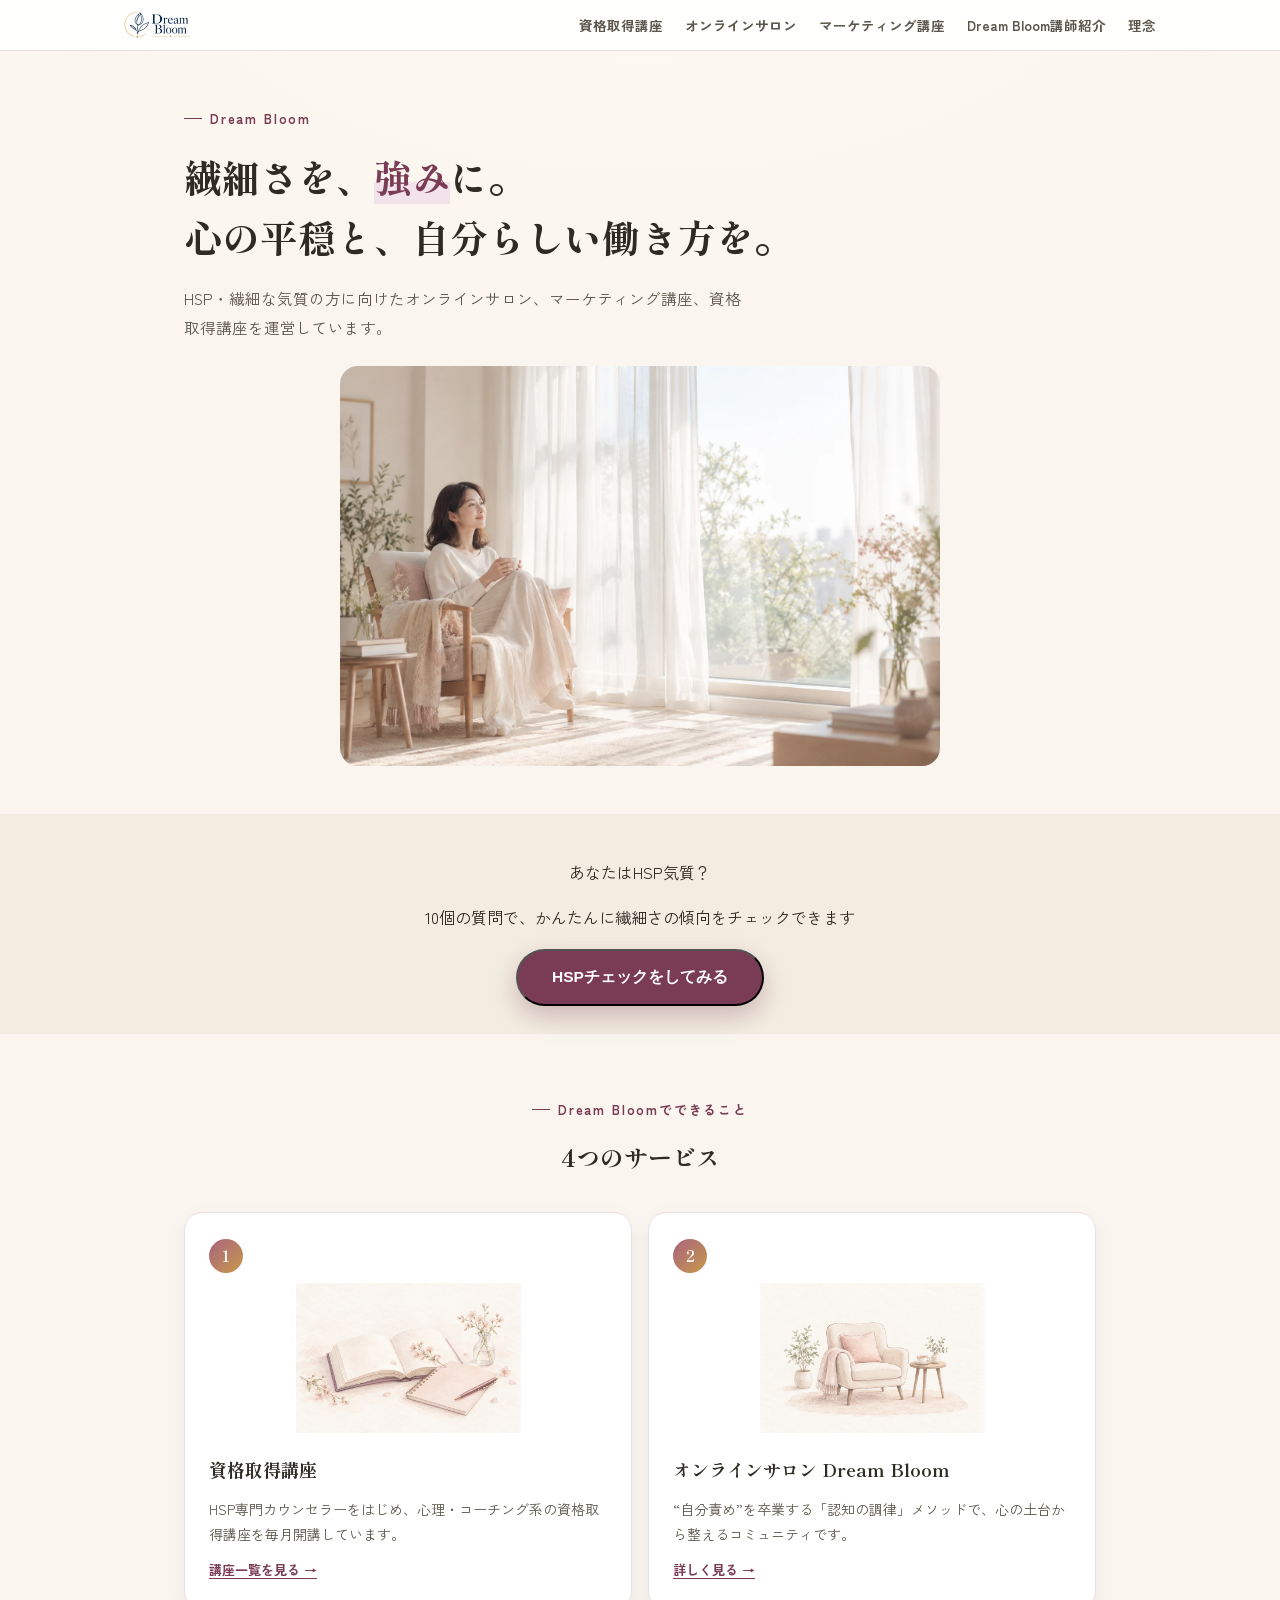
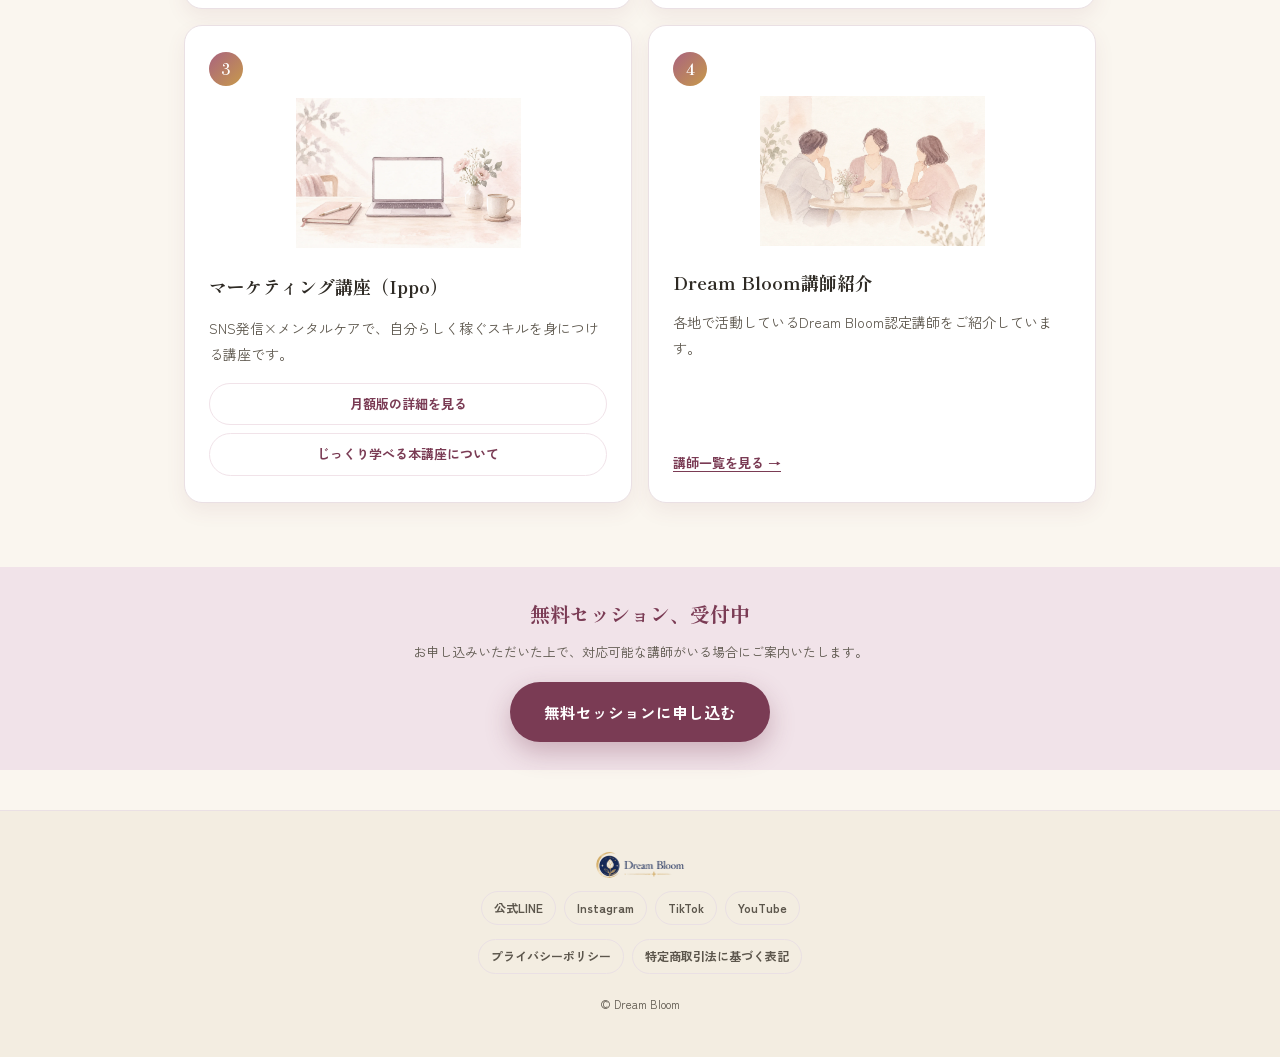
==== commit 0ddfb376: "Add files via upload" ====
--- a/index.html
+++ b/index.html
@@ -1,150 +1,257 @@
-<!DOCTYPE html>
-<html lang="ja">
-<head>
-<meta charset="UTF-8">
-<meta name="viewport" content="width=device-width, initial-scale=1.0">
-<title>私たちについて | Dream Bloom</title>
-<link rel="preconnect" href="https://fonts.googleapis.com">
-<link rel="preconnect" href="https://fonts.gstatic.com" crossorigin>
-<link href="https://fonts.googleapis.com/css2?family=Shippori+Mincho:wght@500;600;800&family=Zen+Kaku+Gothic+New:wght@400;500;700&display=swap" rel="stylesheet">
-<link rel="stylesheet" href="../assets/css/style.css">
-</head>
-<body>
-
-<header class="site-header">
-  <div class="wrap">
-    <a class="brand" href="../index.html"><img class="logo-header" src="../assets/img/logo-header.png" alt="Dream Bloom"></a>
-    <nav class="main-nav">
-      <ul>
-        <li><a href="../courses/index.html">資格取得講座</a></li>
-        <li><a href="https://dream-bloom.netlify.app/" target="_blank" rel="noopener">オンラインサロン</a></li>
-        <li><a href="../index.html#marketing">マーケティング講座</a></li>
-        <li><a href="../instructors/index.html">Dream Bloom講師紹介</a></li>
-        <li><a href="index.html">理念</a></li>
-      </ul>
-    </nav>
-    <button class="nav-toggle" onclick="this.closest('.site-header').classList.toggle('nav-open')" aria-label="メニューを開く">
-      <svg viewBox="0 0 24 24" fill="none" xmlns="http://www.w3.org/2000/svg"><path d="M3 6h18M3 12h18M3 18h18" stroke="#2E2A24" stroke-width="2" stroke-linecap="round"/></svg>
-    </button>
-  </div>
-</header>
-
-<section class="hero">
-  <div class="wrap">
-    <div class="eyebrow">About Dream Bloom</div>
-    <h1>私たちについて</h1>
-    <p class="lead">Dream Bloomが大切にしていること、そして代表についてご紹介します。</p>
-  </div>
-</section>
-
-<section class="section" style="padding-top:0;">
-  <div class="wrap">
-    <div class="eyebrow center" style="justify-content:center;display:flex;">Message</div>
-    <h2 class="section-title">代表メッセージ</h2>
-    <div class="photo-panel" style="background-image:url('../assets/img/photo-interior-1.jpg');">
-      <div class="panel-inner" style="max-width:600px;">
-        <p class="lead" style="font-size:17px;text-align:left;margin:0;">
-          繊細さは、生きづらさではなく、<br>次の世代への贈り物になる。<br><br>
-          HSPは遺伝すると言われる中、SNSやスマホが当たり前になった今、生きづらさを抱える子どもたちは増え続けています。<br><br>
-          私自身、幼稚園の頃に先生から言われた何気ない一言がきっかけで、それから8年間、スカートが履けなくなったことがあります。子どもにとって、大人の何気ない一言がどれほど大きな影響を持つか——<br>繊細な気質は、そのくらい深く、長く、心に残るものなのだと思います。<br><br>
-          だからこそ、まず大人が自分を責めることをやめ、心の平穏と経済的自由を両立させながら、誇りを持って人生を咲かせる姿を見せる。それが、これからを生きる子どもたちが「自分も自分らしく生きていいんだ」と思える世の中につながると信じています。
-        </p>
-        <p style="margin:22px 0 0;text-align:left;font-size:13px;color:var(--ink-soft);line-height:1.8;">
-          HSP専門カウンセラー<br><strong style="font-size:15.5px;color:var(--ink);">岡本 ゆかり</strong>
-        </p>
-      </div>
-    </div>
-  </div>
-</section>
-
-<section class="section" style="padding-top:0;">
-  <div class="wrap">
-    <div class="eyebrow center" style="justify-content:center;display:flex;">Mission &amp; Vision</div>
-    <h2 class="section-title">経営理念</h2>
-    <div style="max-width:680px;margin:0 auto;display:flex;flex-direction:column;gap:20px;">
-
-      <div style="background:#fff;border:1px solid var(--line);border-radius:var(--radius);padding:28px 24px;box-shadow:0 8px 20px rgba(122,59,84,.08);">
-        <div style="font-size:12px;letter-spacing:.12em;font-weight:700;color:var(--rose-deep);margin-bottom:12px;">MISSION</div>
-        <p style="font-family:'Shippori Mincho',serif;font-weight:700;font-size:clamp(17px,4.8vw,21px);line-height:1.7;margin:0 0 14px;"><span style="white-space:nowrap;">子どもも大人も、</span><span style="white-space:nowrap;">自分らしく</span><span style="white-space:nowrap;">生きられる社会をつくる。</span></p>
-        <p style="margin:0;font-size:14px;line-height:1.9;color:var(--ink-soft);">繊細さを理解し、自分を守る術を持てたとき、その気質は生きづらさではなく、その人だけの強みに変わります。</p>
-      </div>
-
-      <div style="background:#fff;border:1px solid var(--line);border-radius:var(--radius);padding:28px 24px;box-shadow:0 8px 20px rgba(122,59,84,.08);">
-        <div style="font-size:12px;letter-spacing:.12em;font-weight:700;color:var(--rose-deep);margin-bottom:12px;">VISION</div>
-        <p style="font-family:'Shippori Mincho',serif;font-weight:700;font-size:clamp(17px,4.8vw,21px);line-height:1.7;margin:0 0 14px;">子どもから大人まで、<br><span style="white-space:nowrap;">笑顔で仕事や日常を</span><span style="white-space:nowrap;">楽しめる未来をつくる。</span></p>
-        <p style="margin:0;font-size:14px;line-height:1.9;color:var(--ink-soft);">一人ひとりの感じ方が大切にされ、仕事も日常も、自分らしく楽しめる。そんな未来を目指します。</p>
-      </div>
-
-      <p style="text-align:center;font-size:13px;color:var(--ink-soft);margin:4px 0 0;">Dream Bloom ＝ Dream（夢）＋ Bloom（咲く）</p>
-    </div>
-  </div>
-</section>
-
-<section class="section" style="padding-top:0;">
-  <div class="wrap">
-    <div class="eyebrow center" style="justify-content:center;display:flex;">Value</div>
-    <h2 class="section-title">大切にしていること</h2>
-    <p style="text-align:center;font-family:'Shippori Mincho',serif;font-weight:700;font-size:clamp(16px,4.4vw,19px);line-height:1.7;color:var(--rose-deep);margin:-16px 0 28px;">信じてくれた人に、本気で応える。</p>
-    <div class="item-grid">
-      <div class="item-card">
-        <div style="font-size:12px;letter-spacing:.1em;font-weight:700;color:var(--gold);">01</div>
-        <h3>声に耳を傾ける</h3>
-        <p><span style="white-space:nowrap;">まず聴く。</span><span style="white-space:nowrap;">その方の価値観を</span><span style="white-space:nowrap;">そのまま受け止める</span></p>
-      </div>
-      <div class="item-card">
-        <div style="font-size:12px;letter-spacing:.1em;font-weight:700;color:var(--gold);">02</div>
-        <h3>喜びを基準に選ぶ</h3>
-        <p><span style="white-space:nowrap;">目の前の人の</span><span style="white-space:nowrap;">喜びにつながる行動をする</span></p>
-      </div>
-      <div class="item-card">
-        <div style="font-size:12px;letter-spacing:.1em;font-weight:700;color:var(--gold);">03</div>
-        <h3>磨き続ける</h3>
-        <p><span style="white-space:nowrap;">事業も人との関わりも</span><span style="white-space:nowrap;">進化し続ける</span></p>
-      </div>
-      <div class="item-card">
-        <div style="font-size:12px;letter-spacing:.1em;font-weight:700;color:var(--gold);">04</div>
-        <h3>実感まで届ける</h3>
-        <p><span style="white-space:nowrap;">学んで終わりにせず、</span><span style="white-space:nowrap;">「自分らしく生きられている」と</span><span style="white-space:nowrap;">感じられるように。</span></p>
-      </div>
-    </div>
-  </div>
-</section>
-
-<section class="section" style="padding-top:0;">
-  <div class="wrap">
-    <div class="eyebrow center" style="justify-content:center;display:flex;">Founder</div>
-    <h2 class="section-title">代表について</h2>
-    <div style="display:flex;flex-direction:column;align-items:center;gap:16px;max-width:560px;margin:0 auto;text-align:center;">
-      <img class="instructor-photo" style="width:140px;height:140px;" src="../assets/img/founder-photo.jpg" alt="岡本ゆかり">
-      <p style="margin:0;font-size:13px;font-weight:700;color:var(--rose-deep);">HSP専門カウンセラー</p>
-      <h3 style="margin:0;font-size:20px;">岡本 ゆかり</h3>
-      <p class="lead" style="margin:0;text-align:left;">
-        かつては周囲の顔色を伺い、どこへ行っても人間関係に悩み、仕事が手につかなくなるほどの「極度のHSP」でした。会社員時代には、逃げ場のないパワハラから心も体もボロボロになる経験もしました。<br><br>
-        そのどん底から救ってくれたのは、自分自身への自己投資と、正しい「守り方・整え方」の習得。本格的にマーケティングを学び、会社を辞めて独立しました。<br><br>
-        現在は「カウンセリング」「ティーチング」「コーチング」「コンサルティング」を網羅する専門資格に加え、HSP専門カウンセラーとして100名以上のメンタルサポートに携わっています。<br><br>
-        繊細さは、弱さではありません。正しい知識と武器を手にしたとき、それはあなたにしか出せない強みに変わります。その一歩を、全力で支えます。
-      </p>
-    </div>
-  </div>
-</section>
-
-<footer class="site-footer">
-  <div class="wrap">
-    <a class="brand" href="../index.html"><img class="logo-footer" src="../assets/img/logo-footer.png" alt="Dream Bloom"></a>
-    <div class="sns-row">
-      <a href="https://whnays3u.autosns.app/line" target="_blank" rel="noopener">公式LINE</a>
-      <a href="https://www.instagram.com/yukari_hsp?igsh=MWVzdm12b2xmYW96aA%3D%3D&utm_source=qr" target="_blank" rel="noopener">Instagram</a>
-      <a href="https://www.tiktok.com/@yukari_hsp?_r=1&_t=ZS-98jpUmoWi17" target="_blank" rel="noopener">TikTok</a>
-      <a href="https://youtube.com/@yukari_hsp?si=HbhXs6TEl4zDirAj" target="_blank" rel="noopener">YouTube</a>
-    </div>
-    <div class="sns-row" style="margin-top:2px;">
-      <a href="../legal/index.html#privacy">プライバシーポリシー</a>
-      <a href="../legal/index.html#tokushoho">特定商取引法に基づく表記</a>
-    </div>
-    <small>&copy; Dream Bloom</small>
-  </div>
-</footer>
-
-</body>
-</html>
-
+<!DOCTYPE html>
+<html lang="ja">
+<head>
+<meta charset="UTF-8">
+<meta name="viewport" content="width=device-width, initial-scale=1.0">
+<title>Dream Bloom | 心のケアと、自分らしい働き方を</title>
+<link rel="preconnect" href="https://fonts.googleapis.com">
+<link rel="preconnect" href="https://fonts.gstatic.com" crossorigin>
+<link href="https://fonts.googleapis.com/css2?family=Shippori+Mincho:wght@500;600;800&family=Zen+Kaku+Gothic+New:wght@400;500;700&display=swap" rel="stylesheet">
+<link rel="stylesheet" href="assets/css/style.css">
+</head>
+<body>
+
+<header class="site-header">
+  <div class="wrap">
+    <a class="brand" href="index.html"><img class="logo-header" src="assets/img/logo-header.png" alt="Dream Bloom"></a>
+    <nav class="main-nav">
+      <ul>
+        <li><a href="courses/index.html">資格取得講座</a></li>
+        <li><a href="https://dream-bloom.netlify.app/" target="_blank" rel="noopener">オンラインサロン</a></li>
+        <li><a href="#marketing">マーケティング講座</a></li>
+        <li><a href="instructors/index.html">Dream Bloom講師紹介</a></li>
+        <li><a href="about/index.html">理念</a></li>
+      </ul>
+    </nav>
+    <button class="nav-toggle" onclick="this.closest('.site-header').classList.toggle('nav-open')" aria-label="メニューを開く">
+      <svg viewBox="0 0 24 24" fill="none" xmlns="http://www.w3.org/2000/svg"><path d="M3 6h18M3 12h18M3 18h18" stroke="#2E2A24" stroke-width="2" stroke-linecap="round"/></svg>
+    </button>
+  </div>
+</header>
+
+<section class="hero hero-photo home-soft-hero">
+  <div class="wrap">
+    <div class="eyebrow">Dream Bloom</div>
+    <h1>繊細さを、<em>強み</em>に。<br>心の平穏と、自分らしい働き方を。</h1>
+    <p class="lead" style="margin:0 0 8px;">HSP・繊細な気質の方に向けたオンラインサロン、マーケティング講座、資格取得講座を運営しています。</p>
+    <img class="home-soft-photo" src="assets/img/soft-hero.webp" width="1536" height="1024" alt="やわらかな光が差す窓辺で、穏やかに過ごす女性のイメージ" fetchpriority="high">
+  </div>
+</section>
+
+<section class="hsp-check-banner" id="hsp-check">
+  <div class="wrap" style="max-width:640px;">
+    <p class="fsb-title">あなたはHSP気質？</p>
+    <p class="fsb-sub">10個の質問で、かんたんに繊細さの傾向をチェックできます</p>
+    <button type="button" class="cta-btn" id="hsp-toggle-btn">HSPチェックをしてみる</button>
+    <div id="hsp-quiz" class="hsp-quiz-panel" hidden></div>
+  </div>
+</section>
+
+<section class="section" id="news" style="padding-bottom:0;">
+  <div class="wrap">
+    <div class="eyebrow center" style="justify-content:center;display:flex;">News</div>
+    <h2 class="section-title">お知らせ</h2>
+    <div id="news-list" class="news-list"></div>
+  </div>
+</section>
+
+<section class="section" id="offers">
+  <div class="wrap">
+    <div class="eyebrow center" style="justify-content:center;display:flex;">Dream Bloomでできること</div>
+    <h2 class="section-title">4つのサービス</h2>
+
+    <div class="card-grid">
+
+      <a class="offer-card" href="courses/index.html">
+        <span class="num">1</span>
+        <img class="service-soft-art" src="assets/img/soft-course.webp" width="1536" height="1024" alt="" loading="lazy">
+        <h3>資格取得講座</h3>
+        <p>HSP専門カウンセラーをはじめ、心理・コーチング系の資格取得講座を毎月開講しています。</p>
+        <span class="go">講座一覧を見る →</span>
+      </a>
+
+      <a class="offer-card" href="https://dream-bloom.netlify.app/" target="_blank" rel="noopener">
+        <span class="num">2</span>
+        <img class="service-soft-art" src="assets/img/soft-salon.webp" width="1536" height="1024" alt="" loading="lazy">
+        <h3>オンラインサロン Dream Bloom</h3>
+        <p>“自分責め”を卒業する「認知の調律」メソッドで、心の土台から整えるコミュニティです。</p>
+        <span class="go">詳しく見る →</span>
+      </a>
+
+      <div class="offer-card sub-links" id="marketing">
+        <span class="num">3</span>
+        <img class="service-soft-art" src="assets/img/soft-marketing.webp" width="1536" height="1024" alt="" loading="lazy">
+        <h3>マーケティング講座（Ippo）</h3>
+        <p>SNS発信×メンタルケアで、自分らしく稼ぐスキルを身につける講座です。</p>
+        <div class="sub-link-row">
+          <a href="https://month-ippo.netlify.app/" target="_blank" rel="noopener">月額版の詳細を見る</a>
+          <a href="courses/ippo-plus/index.html">じっくり学べる本講座について</a>
+        </div>
+      </div>
+
+      <a class="offer-card" href="instructors/index.html">
+        <span class="num">4</span>
+        <img class="service-soft-art" src="assets/img/soft-instructors.webp" width="1536" height="1024" alt="" loading="lazy">
+        <h3>Dream Bloom講師紹介</h3>
+        <p>各地で活動しているDream Bloom認定講師をご紹介しています。</p>
+        <span class="go">講師一覧を見る →</span>
+      </a>
+
+    </div>
+  </div>
+</section>
+
+<section class="free-session-banner">
+  <div class="wrap">
+    <p class="fsb-title">無料セッション、受付中</p>
+    <p class="fsb-sub">お申し込みいただいた上で、対応可能な講師がいる場合にご案内いたします。</p>
+    <a class="cta-btn" href="https://forms.gle/YPuujc5gDxKhMjMe9" target="_blank" rel="noopener">無料セッションに申し込む</a>
+  </div>
+</section>
+
+<footer class="site-footer">
+  <div class="wrap">
+    <a class="brand" href="index.html"><img class="logo-footer" src="assets/img/logo-footer.png" alt="Dream Bloom"></a>
+    <div class="sns-row">
+      <a href="https://whnays3u.autosns.app/line" target="_blank" rel="noopener">公式LINE</a>
+      <a href="https://www.instagram.com/yukari_hsp?igsh=MWVzdm12b2xmYW96aA%3D%3D&utm_source=qr" target="_blank" rel="noopener">Instagram</a>
+      <a href="https://www.tiktok.com/@yukari_hsp?_r=1&_t=ZS-98jpUmoWi17" target="_blank" rel="noopener">TikTok</a>
+      <a href="https://youtube.com/@yukari_hsp?si=HbhXs6TEl4zDirAj" target="_blank" rel="noopener">YouTube</a>
+    </div>
+    <div class="sns-row" style="margin-top:2px;">
+      <a href="legal/index.html#privacy">プライバシーポリシー</a>
+      <a href="legal/index.html#tokushoho">特定商取引法に基づく表記</a>
+    </div>
+    <small>&copy; Dream Bloom</small>
+  </div>
+</footer>
+
+<script>
+/* ============================================================
+   かんたんHSPチェック。チェックした数に応じて結果を出し分ける。
+   ============================================================ */
+(function(){
+  var QUESTIONS = [
+    "大きな音や強い光、匂いなどの刺激に敏感に反応してしまう",
+    "人の些細な言動や表情の変化に、すぐ気づいてしまう",
+    "一度に多くのことを頼まれると、混乱してしまいやすい",
+    "他人の気分に影響されやすく、疲れてしまうことがある",
+    "静かな場所や、一人になれる時間が必要だと感じる",
+    "短時間で多くの情報を処理するのが苦手だと感じる",
+    "芸術や音楽に深く心を動かされることが多い",
+    "急な予定変更や、驚かされることが苦手で動揺しやすい",
+    "人に見られている、評価されていると感じると、実力を発揮しにくい",
+    "小さい頃から「敏感」「繊細」と言われることが多かった"
+  ];
+
+  var quizEl = document.getElementById("hsp-quiz");
+  var toggleBtn = document.getElementById("hsp-toggle-btn");
+  if (!quizEl || !toggleBtn) return;
+
+  toggleBtn.addEventListener("click", function(){
+    quizEl.hidden = false;
+    toggleBtn.style.display = "none";
+    renderQuiz();
+  });
+
+  function renderQuiz(){
+    quizEl.innerHTML =
+      QUESTIONS.map(function(q, i){
+        return '<label class="hsp-quiz-item"><input type="checkbox" data-hsp-idx="' + i + '"><span>' + q + '</span></label>';
+      }).join("") +
+      '<div class="cta-center" style="margin-top:24px;"><button type="button" class="cta-btn" id="hsp-check-btn">結果を見る</button></div>';
+
+    document.getElementById("hsp-check-btn").addEventListener("click", function(){
+      var checked = quizEl.querySelectorAll('input[type="checkbox"]:checked').length;
+      window.location.href = "hsp-check/index.html?score=" + checked;
+    });
+  }
+})();
+</script>
+
+<script>
+/* ============================================================
+   お知らせ欄。Googleスプレッドシート（ウェブに公開したCSV）を
+   読み込んで自動表示する。更新はスプレッドシート側で行うだけでOK。
+   ============================================================ */
+(function(){
+  var CSV_URL = "https://docs.google.com/spreadsheets/d/e/2PACX-1vQLFiTyreKh_DyYDLOcm4AeRgrhbudWZnyskuw-_fm0R4IaePfZNVcab8NcKtAs2OIWDXAEZfZi-Nyq/pub?gid=0&single=true&output=csv";
+
+  function parseCSV(text){
+    var rows = [], row = [], field = "", inQuotes = false;
+    for (var i = 0; i < text.length; i++) {
+      var c = text[i];
+      if (inQuotes) {
+        if (c === '"') {
+          if (text[i+1] === '"') { field += '"'; i++; }
+          else { inQuotes = false; }
+        } else field += c;
+      } else {
+        if (c === '"') inQuotes = true;
+        else if (c === ',') { row.push(field); field = ""; }
+        else if (c === '\r') { /* skip */ }
+        else if (c === '\n') { row.push(field); rows.push(row); row = []; field = ""; }
+        else field += c;
+      }
+    }
+    if (field.length || row.length) { row.push(field); rows.push(row); }
+    return rows;
+  }
+
+  function parseDate(s){
+    if (!s) return null;
+    s = s.trim();
+    var m = s.match(/^(\d{4})[\/\-.](\d{1,2})[\/\-.](\d{1,2})$/);
+    if (m) return new Date(+m[1], +m[2]-1, +m[3]);
+    var m2 = s.match(/^(\d{1,2})[\/\-.](\d{1,2})$/);
+    if (m2) { var now = new Date(); return new Date(now.getFullYear(), +m2[1]-1, +m2[2]); }
+    var d = new Date(s);
+    return isNaN(d) ? null : d;
+  }
+
+  function escapeHtml(s){
+    return (s || "").replace(/&/g,"&amp;").replace(/</g,"&lt;").replace(/>/g,"&gt;");
+  }
+
+  var listEl = document.getElementById("news-list");
+  if (!listEl) return;
+
+  fetch(CSV_URL).then(function(r){ return r.text(); }).then(function(text){
+    var rows = parseCSV(text.trim());
+    if (rows.length < 2) { listEl.closest("section").style.display = "none"; return; }
+    var header = rows[0];
+    var idx = {
+      date: header.indexOf("日付"),
+      title: header.indexOf("タイトル"),
+      body: header.indexOf("本文"),
+      link: header.indexOf("リンク")
+    };
+    var items = rows.slice(1).filter(function(r){ return r.length > 1 && r[idx.title]; }).map(function(r){
+      return {
+        date: r[idx.date] || "",
+        title: r[idx.title] || "",
+        body: r[idx.body] || "",
+        link: r[idx.link] || "",
+        _d: parseDate(r[idx.date])
+      };
+    });
+    items.sort(function(a,b){
+      if (a._d && b._d) return b._d - a._d;
+      if (a._d) return -1;
+      if (b._d) return 1;
+      return 0;
+    });
+    if (items.length === 0) { listEl.closest("section").style.display = "none"; return; }
+    listEl.innerHTML = items.map(function(it){
+      var linkHtml = it.link ? '<a class="news-link" href="' + escapeHtml(it.link) + '" target="_blank" rel="noopener">詳しくはこちら →</a>' : '';
+      return '<div class="news-item"><div class="news-date">' + escapeHtml(it.date) + '</div><h3>' + escapeHtml(it.title) + '</h3><p>' + escapeHtml(it.body) + '</p>' + linkHtml + '</div>';
+    }).join("");
+  }).catch(function(){
+    listEl.closest("section").style.display = "none";
+  });
+})();
+</script>
+
+</body>
+</html>
+
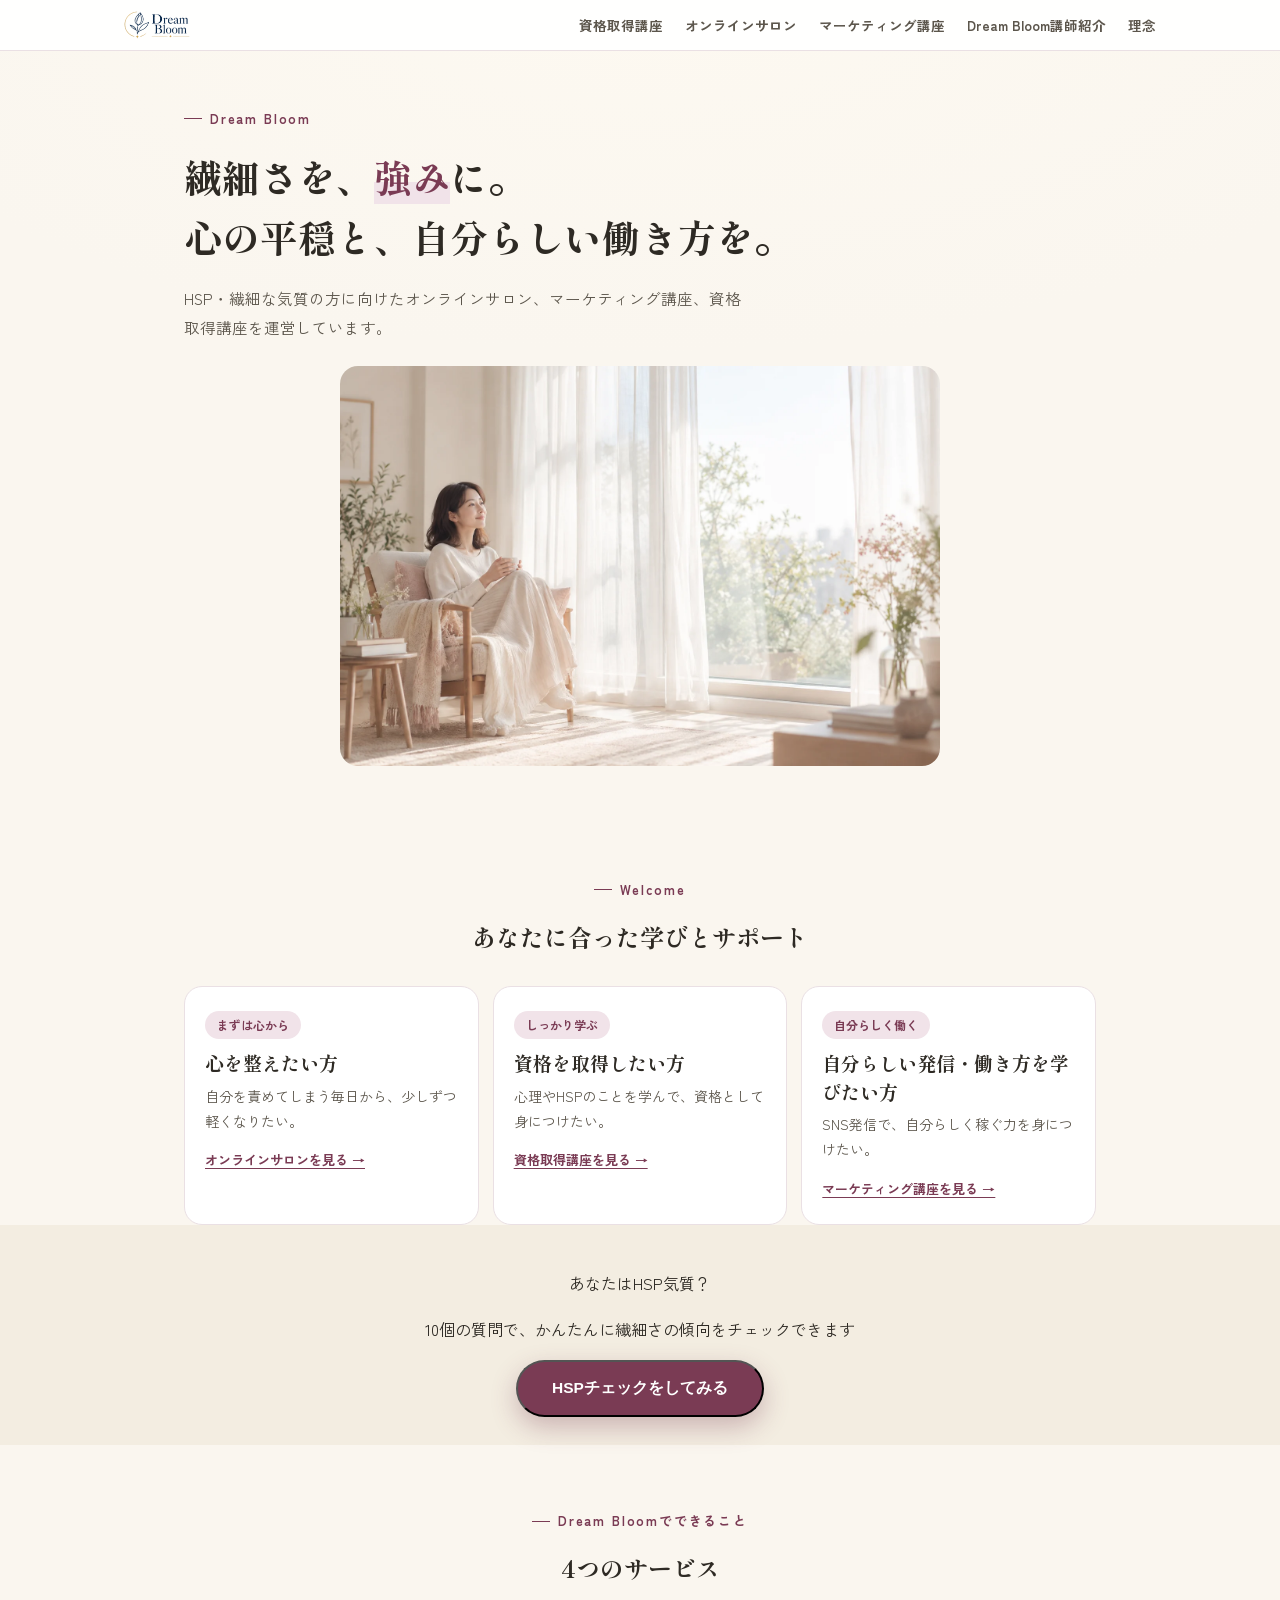
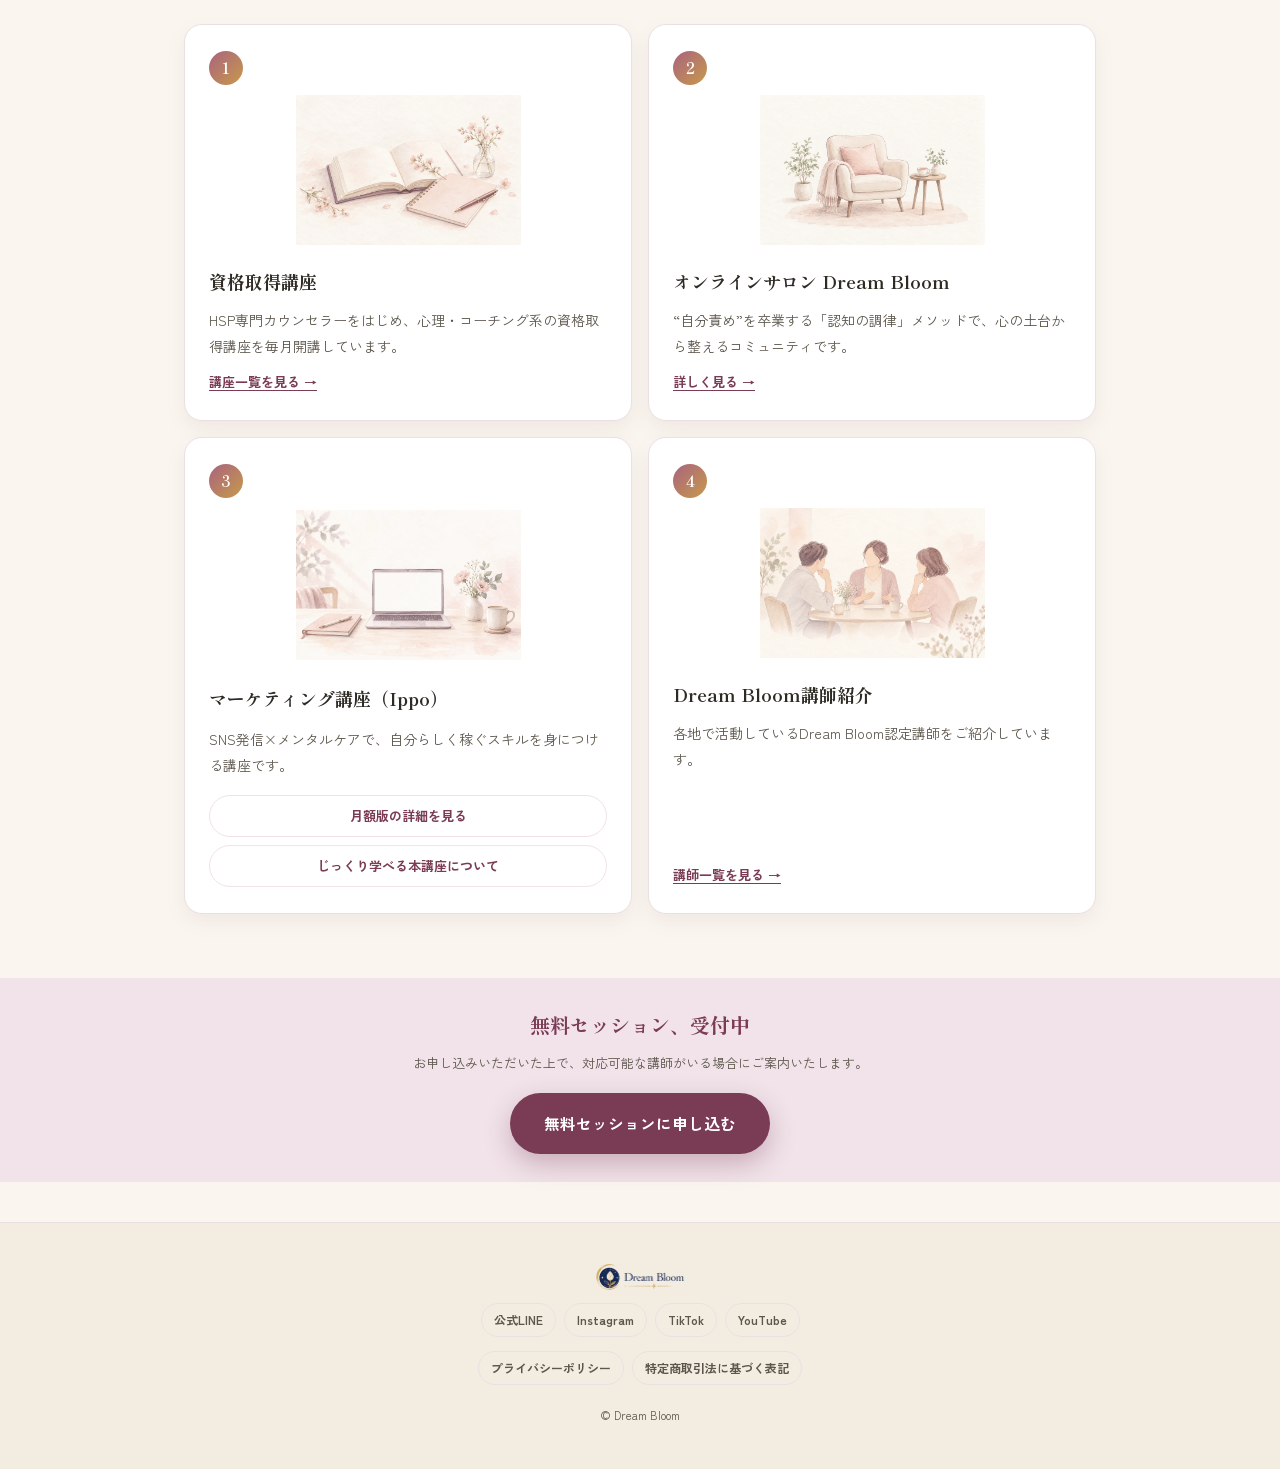
==== commit 07c640fd: "Add files via upload" ====
--- a/index.html
+++ b/index.html
@@ -1,257 +1,308 @@
-<!DOCTYPE html>
-<html lang="ja">
-<head>
-<meta charset="UTF-8">
-<meta name="viewport" content="width=device-width, initial-scale=1.0">
-<title>Dream Bloom | 心のケアと、自分らしい働き方を</title>
-<link rel="preconnect" href="https://fonts.googleapis.com">
-<link rel="preconnect" href="https://fonts.gstatic.com" crossorigin>
-<link href="https://fonts.googleapis.com/css2?family=Shippori+Mincho:wght@500;600;800&family=Zen+Kaku+Gothic+New:wght@400;500;700&display=swap" rel="stylesheet">
-<link rel="stylesheet" href="assets/css/style.css">
-</head>
-<body>
-
-<header class="site-header">
-  <div class="wrap">
-    <a class="brand" href="index.html"><img class="logo-header" src="assets/img/logo-header.png" alt="Dream Bloom"></a>
-    <nav class="main-nav">
-      <ul>
-        <li><a href="courses/index.html">資格取得講座</a></li>
-        <li><a href="https://dream-bloom.netlify.app/" target="_blank" rel="noopener">オンラインサロン</a></li>
-        <li><a href="#marketing">マーケティング講座</a></li>
-        <li><a href="instructors/index.html">Dream Bloom講師紹介</a></li>
-        <li><a href="about/index.html">理念</a></li>
-      </ul>
-    </nav>
-    <button class="nav-toggle" onclick="this.closest('.site-header').classList.toggle('nav-open')" aria-label="メニューを開く">
-      <svg viewBox="0 0 24 24" fill="none" xmlns="http://www.w3.org/2000/svg"><path d="M3 6h18M3 12h18M3 18h18" stroke="#2E2A24" stroke-width="2" stroke-linecap="round"/></svg>
-    </button>
-  </div>
-</header>
-
-<section class="hero hero-photo home-soft-hero">
-  <div class="wrap">
-    <div class="eyebrow">Dream Bloom</div>
-    <h1>繊細さを、<em>強み</em>に。<br>心の平穏と、自分らしい働き方を。</h1>
-    <p class="lead" style="margin:0 0 8px;">HSP・繊細な気質の方に向けたオンラインサロン、マーケティング講座、資格取得講座を運営しています。</p>
-    <img class="home-soft-photo" src="assets/img/soft-hero.webp" width="1536" height="1024" alt="やわらかな光が差す窓辺で、穏やかに過ごす女性のイメージ" fetchpriority="high">
-  </div>
-</section>
-
-<section class="hsp-check-banner" id="hsp-check">
-  <div class="wrap" style="max-width:640px;">
-    <p class="fsb-title">あなたはHSP気質？</p>
-    <p class="fsb-sub">10個の質問で、かんたんに繊細さの傾向をチェックできます</p>
-    <button type="button" class="cta-btn" id="hsp-toggle-btn">HSPチェックをしてみる</button>
-    <div id="hsp-quiz" class="hsp-quiz-panel" hidden></div>
-  </div>
-</section>
-
-<section class="section" id="news" style="padding-bottom:0;">
-  <div class="wrap">
-    <div class="eyebrow center" style="justify-content:center;display:flex;">News</div>
-    <h2 class="section-title">お知らせ</h2>
-    <div id="news-list" class="news-list"></div>
-  </div>
-</section>
-
-<section class="section" id="offers">
-  <div class="wrap">
-    <div class="eyebrow center" style="justify-content:center;display:flex;">Dream Bloomでできること</div>
-    <h2 class="section-title">4つのサービス</h2>
-
-    <div class="card-grid">
-
-      <a class="offer-card" href="courses/index.html">
-        <span class="num">1</span>
-        <img class="service-soft-art" src="assets/img/soft-course.webp" width="1536" height="1024" alt="" loading="lazy">
-        <h3>資格取得講座</h3>
-        <p>HSP専門カウンセラーをはじめ、心理・コーチング系の資格取得講座を毎月開講しています。</p>
-        <span class="go">講座一覧を見る →</span>
-      </a>
-
-      <a class="offer-card" href="https://dream-bloom.netlify.app/" target="_blank" rel="noopener">
-        <span class="num">2</span>
-        <img class="service-soft-art" src="assets/img/soft-salon.webp" width="1536" height="1024" alt="" loading="lazy">
-        <h3>オンラインサロン Dream Bloom</h3>
-        <p>“自分責め”を卒業する「認知の調律」メソッドで、心の土台から整えるコミュニティです。</p>
-        <span class="go">詳しく見る →</span>
-      </a>
-
-      <div class="offer-card sub-links" id="marketing">
-        <span class="num">3</span>
-        <img class="service-soft-art" src="assets/img/soft-marketing.webp" width="1536" height="1024" alt="" loading="lazy">
-        <h3>マーケティング講座（Ippo）</h3>
-        <p>SNS発信×メンタルケアで、自分らしく稼ぐスキルを身につける講座です。</p>
-        <div class="sub-link-row">
-          <a href="https://month-ippo.netlify.app/" target="_blank" rel="noopener">月額版の詳細を見る</a>
-          <a href="courses/ippo-plus/index.html">じっくり学べる本講座について</a>
-        </div>
-      </div>
-
-      <a class="offer-card" href="instructors/index.html">
-        <span class="num">4</span>
-        <img class="service-soft-art" src="assets/img/soft-instructors.webp" width="1536" height="1024" alt="" loading="lazy">
-        <h3>Dream Bloom講師紹介</h3>
-        <p>各地で活動しているDream Bloom認定講師をご紹介しています。</p>
-        <span class="go">講師一覧を見る →</span>
-      </a>
-
-    </div>
-  </div>
-</section>
-
-<section class="free-session-banner">
-  <div class="wrap">
-    <p class="fsb-title">無料セッション、受付中</p>
-    <p class="fsb-sub">お申し込みいただいた上で、対応可能な講師がいる場合にご案内いたします。</p>
-    <a class="cta-btn" href="https://forms.gle/YPuujc5gDxKhMjMe9" target="_blank" rel="noopener">無料セッションに申し込む</a>
-  </div>
-</section>
-
-<footer class="site-footer">
-  <div class="wrap">
-    <a class="brand" href="index.html"><img class="logo-footer" src="assets/img/logo-footer.png" alt="Dream Bloom"></a>
-    <div class="sns-row">
-      <a href="https://whnays3u.autosns.app/line" target="_blank" rel="noopener">公式LINE</a>
-      <a href="https://www.instagram.com/yukari_hsp?igsh=MWVzdm12b2xmYW96aA%3D%3D&utm_source=qr" target="_blank" rel="noopener">Instagram</a>
-      <a href="https://www.tiktok.com/@yukari_hsp?_r=1&_t=ZS-98jpUmoWi17" target="_blank" rel="noopener">TikTok</a>
-      <a href="https://youtube.com/@yukari_hsp?si=HbhXs6TEl4zDirAj" target="_blank" rel="noopener">YouTube</a>
-    </div>
-    <div class="sns-row" style="margin-top:2px;">
-      <a href="legal/index.html#privacy">プライバシーポリシー</a>
-      <a href="legal/index.html#tokushoho">特定商取引法に基づく表記</a>
-    </div>
-    <small>&copy; Dream Bloom</small>
-  </div>
-</footer>
-
-<script>
-/* ============================================================
-   かんたんHSPチェック。チェックした数に応じて結果を出し分ける。
-   ============================================================ */
-(function(){
-  var QUESTIONS = [
-    "大きな音や強い光、匂いなどの刺激に敏感に反応してしまう",
-    "人の些細な言動や表情の変化に、すぐ気づいてしまう",
-    "一度に多くのことを頼まれると、混乱してしまいやすい",
-    "他人の気分に影響されやすく、疲れてしまうことがある",
-    "静かな場所や、一人になれる時間が必要だと感じる",
-    "短時間で多くの情報を処理するのが苦手だと感じる",
-    "芸術や音楽に深く心を動かされることが多い",
-    "急な予定変更や、驚かされることが苦手で動揺しやすい",
-    "人に見られている、評価されていると感じると、実力を発揮しにくい",
-    "小さい頃から「敏感」「繊細」と言われることが多かった"
-  ];
-
-  var quizEl = document.getElementById("hsp-quiz");
-  var toggleBtn = document.getElementById("hsp-toggle-btn");
-  if (!quizEl || !toggleBtn) return;
-
-  toggleBtn.addEventListener("click", function(){
-    quizEl.hidden = false;
-    toggleBtn.style.display = "none";
-    renderQuiz();
-  });
-
-  function renderQuiz(){
-    quizEl.innerHTML =
-      QUESTIONS.map(function(q, i){
-        return '<label class="hsp-quiz-item"><input type="checkbox" data-hsp-idx="' + i + '"><span>' + q + '</span></label>';
-      }).join("") +
-      '<div class="cta-center" style="margin-top:24px;"><button type="button" class="cta-btn" id="hsp-check-btn">結果を見る</button></div>';
-
-    document.getElementById("hsp-check-btn").addEventListener("click", function(){
-      var checked = quizEl.querySelectorAll('input[type="checkbox"]:checked').length;
-      window.location.href = "hsp-check/index.html?score=" + checked;
-    });
-  }
-})();
-</script>
-
-<script>
-/* ============================================================
-   お知らせ欄。Googleスプレッドシート（ウェブに公開したCSV）を
-   読み込んで自動表示する。更新はスプレッドシート側で行うだけでOK。
-   ============================================================ */
-(function(){
-  var CSV_URL = "https://docs.google.com/spreadsheets/d/e/2PACX-1vQLFiTyreKh_DyYDLOcm4AeRgrhbudWZnyskuw-_fm0R4IaePfZNVcab8NcKtAs2OIWDXAEZfZi-Nyq/pub?gid=0&single=true&output=csv";
-
-  function parseCSV(text){
-    var rows = [], row = [], field = "", inQuotes = false;
-    for (var i = 0; i < text.length; i++) {
-      var c = text[i];
-      if (inQuotes) {
-        if (c === '"') {
-          if (text[i+1] === '"') { field += '"'; i++; }
-          else { inQuotes = false; }
-        } else field += c;
-      } else {
-        if (c === '"') inQuotes = true;
-        else if (c === ',') { row.push(field); field = ""; }
-        else if (c === '\r') { /* skip */ }
-        else if (c === '\n') { row.push(field); rows.push(row); row = []; field = ""; }
-        else field += c;
-      }
-    }
-    if (field.length || row.length) { row.push(field); rows.push(row); }
-    return rows;
-  }
-
-  function parseDate(s){
-    if (!s) return null;
-    s = s.trim();
-    var m = s.match(/^(\d{4})[\/\-.](\d{1,2})[\/\-.](\d{1,2})$/);
-    if (m) return new Date(+m[1], +m[2]-1, +m[3]);
-    var m2 = s.match(/^(\d{1,2})[\/\-.](\d{1,2})$/);
-    if (m2) { var now = new Date(); return new Date(now.getFullYear(), +m2[1]-1, +m2[2]); }
-    var d = new Date(s);
-    return isNaN(d) ? null : d;
-  }
-
-  function escapeHtml(s){
-    return (s || "").replace(/&/g,"&amp;").replace(/</g,"&lt;").replace(/>/g,"&gt;");
-  }
-
-  var listEl = document.getElementById("news-list");
-  if (!listEl) return;
-
-  fetch(CSV_URL).then(function(r){ return r.text(); }).then(function(text){
-    var rows = parseCSV(text.trim());
-    if (rows.length < 2) { listEl.closest("section").style.display = "none"; return; }
-    var header = rows[0];
-    var idx = {
-      date: header.indexOf("日付"),
-      title: header.indexOf("タイトル"),
-      body: header.indexOf("本文"),
-      link: header.indexOf("リンク")
-    };
-    var items = rows.slice(1).filter(function(r){ return r.length > 1 && r[idx.title]; }).map(function(r){
-      return {
-        date: r[idx.date] || "",
-        title: r[idx.title] || "",
-        body: r[idx.body] || "",
-        link: r[idx.link] || "",
-        _d: parseDate(r[idx.date])
-      };
-    });
-    items.sort(function(a,b){
-      if (a._d && b._d) return b._d - a._d;
-      if (a._d) return -1;
-      if (b._d) return 1;
-      return 0;
-    });
-    if (items.length === 0) { listEl.closest("section").style.display = "none"; return; }
-    listEl.innerHTML = items.map(function(it){
-      var linkHtml = it.link ? '<a class="news-link" href="' + escapeHtml(it.link) + '" target="_blank" rel="noopener">詳しくはこちら →</a>' : '';
-      return '<div class="news-item"><div class="news-date">' + escapeHtml(it.date) + '</div><h3>' + escapeHtml(it.title) + '</h3><p>' + escapeHtml(it.body) + '</p>' + linkHtml + '</div>';
-    }).join("");
-  }).catch(function(){
-    listEl.closest("section").style.display = "none";
-  });
-})();
-</script>
-
-</body>
-</html>
-
+<!DOCTYPE html>
+<html lang="ja">
+<head>
+<meta charset="UTF-8">
+<meta name="viewport" content="width=device-width, initial-scale=1.0">
+<title>Dream Bloom | 心のケアと、自分らしい働き方を</title>
+<link rel="preconnect" href="https://fonts.googleapis.com">
+<link rel="preconnect" href="https://fonts.gstatic.com" crossorigin>
+<link href="https://fonts.googleapis.com/css2?family=Shippori+Mincho:wght@500;600;800&family=Zen+Kaku+Gothic+New:wght@400;500;700&display=swap" rel="stylesheet">
+<link rel="stylesheet" href="assets/css/style.css">
+</head>
+<body>
+
+<header class="site-header">
+  <div class="wrap">
+    <a class="brand" href="index.html"><img class="logo-header" src="assets/img/logo-header.png" alt="Dream Bloom"></a>
+    <nav class="main-nav">
+      <ul>
+        <li><a href="courses/index.html">資格取得講座</a></li>
+        <li><a href="https://dream-bloom.netlify.app/" target="_blank" rel="noopener">オンラインサロン</a></li>
+        <li><a href="#marketing">マーケティング講座</a></li>
+        <li><a href="instructors/index.html">Dream Bloom講師紹介</a></li>
+        <li><a href="about/index.html">理念</a></li>
+      </ul>
+    </nav>
+    <button class="nav-toggle" onclick="this.closest('.site-header').classList.toggle('nav-open')" aria-label="メニューを開く">
+      <svg viewBox="0 0 24 24" fill="none" xmlns="http://www.w3.org/2000/svg"><path d="M3 6h18M3 12h18M3 18h18" stroke="#2E2A24" stroke-width="2" stroke-linecap="round"/></svg>
+    </button>
+  </div>
+</header>
+
+<section class="hero hero-photo home-soft-hero">
+  <div class="wrap">
+    <div class="eyebrow">Dream Bloom</div>
+    <h1>繊細さを、<em>強み</em>に。<br>心の平穏と、自分らしい働き方を。</h1>
+    <p class="lead" style="margin:0 0 8px;">HSP・繊細な気質の方に向けたオンラインサロン、マーケティング講座、資格取得講座を運営しています。</p>
+    <img class="home-soft-photo" src="assets/img/soft-hero.webp" width="1536" height="1024" alt="やわらかな光が差す窓辺で、穏やかに過ごす女性のイメージ" fetchpriority="high">
+  </div>
+</section>
+
+
+<section class="section" id="entrance" style="padding-bottom:0;">
+  <div class="wrap">
+    <div class="eyebrow center" style="justify-content:center;display:flex;">Welcome</div>
+    <h2 class="section-title">あなたに合った学びとサポート</h2>
+    <style>
+      .entrance-grid{display:grid;grid-template-columns:1fr;gap:14px;margin-top:28px;}
+      .entrance-card{display:block;background:#fff;border:1px solid var(--line);border-radius:var(--radius);padding:22px 20px;text-decoration:none;color:var(--ink);transition:transform .15s ease,box-shadow .15s ease;}
+      .entrance-card:hover{transform:translateY(-3px);box-shadow:0 14px 28px rgba(122,59,84,.18);}
+      .entrance-card .e-tag{display:inline-block;font-size:12px;font-weight:700;color:var(--rose-deep);background:var(--rose-soft);border-radius:999px;padding:3px 12px;}
+      .entrance-card h3{margin:10px 0 6px;font-size:19px;line-height:1.5;}
+      .entrance-card p{margin:0 0 10px;font-size:14px;color:var(--ink-soft);line-height:1.8;}
+      .entrance-card .go{font-size:13px;font-weight:700;color:var(--rose-deep);text-decoration:underline;text-underline-offset:3px;}
+      @media(min-width:768px){.entrance-grid{grid-template-columns:repeat(3,1fr);}}
+    </style>
+    <div class="entrance-grid">
+      <a class="entrance-card" href="https://dream-bloom.netlify.app/" target="_blank" rel="noopener">
+        <span class="e-tag">まずは心から</span>
+        <h3>心を整えたい方</h3>
+        <p>自分を責めてしまう毎日から、少しずつ軽くなりたい。</p>
+        <span class="go">オンラインサロンを見る →</span>
+      </a>
+      <a class="entrance-card" href="courses/index.html">
+        <span class="e-tag">しっかり学ぶ</span>
+        <h3>資格を取得したい方</h3>
+        <p>心理やHSPのことを学んで、資格として身につけたい。</p>
+        <span class="go">資格取得講座を見る →</span>
+      </a>
+      <a class="entrance-card" href="#marketing">
+        <span class="e-tag">自分らしく働く</span>
+        <h3>自分らしい発信・働き方を学びたい方</h3>
+        <p>SNS発信で、自分らしく稼ぐ力を身につけたい。</p>
+        <span class="go">マーケティング講座を見る →</span>
+      </a>
+    </div>
+  </div>
+</section>
+
+<section class="hsp-check-banner" id="hsp-check">
+  <div class="wrap" style="max-width:640px;">
+    <p class="fsb-title">あなたはHSP気質？</p>
+    <p class="fsb-sub">10個の質問で、かんたんに繊細さの傾向をチェックできます</p>
+    <button type="button" class="cta-btn" id="hsp-toggle-btn">HSPチェックをしてみる</button>
+    <div id="hsp-quiz" class="hsp-quiz-panel" hidden></div>
+  </div>
+</section>
+
+<section class="section" id="news" style="padding-bottom:0;">
+  <div class="wrap">
+    <div class="eyebrow center" style="justify-content:center;display:flex;">News</div>
+    <h2 class="section-title">お知らせ</h2>
+    <div id="news-list" class="news-list"></div>
+  </div>
+</section>
+
+<section class="section" id="offers">
+  <div class="wrap">
+    <div class="eyebrow center" style="justify-content:center;display:flex;">Dream Bloomでできること</div>
+    <h2 class="section-title">4つのサービス</h2>
+
+    <div class="card-grid">
+
+      <a class="offer-card" href="courses/index.html">
+        <span class="num">1</span>
+        <img class="service-soft-art" src="assets/img/soft-course.webp" width="1536" height="1024" alt="" loading="lazy">
+        <h3>資格取得講座</h3>
+        <p>HSP専門カウンセラーをはじめ、心理・コーチング系の資格取得講座を毎月開講しています。</p>
+        <span class="go">講座一覧を見る →</span>
+      </a>
+
+      <a class="offer-card" href="https://dream-bloom.netlify.app/" target="_blank" rel="noopener">
+        <span class="num">2</span>
+        <img class="service-soft-art" src="assets/img/soft-salon.webp" width="1536" height="1024" alt="" loading="lazy">
+        <h3>オンラインサロン Dream Bloom</h3>
+        <p>“自分責め”を卒業する「認知の調律」メソッドで、心の土台から整えるコミュニティです。</p>
+        <span class="go">詳しく見る →</span>
+      </a>
+
+      <div class="offer-card sub-links" id="marketing">
+        <span class="num">3</span>
+        <img class="service-soft-art" src="assets/img/soft-marketing.webp" width="1536" height="1024" alt="" loading="lazy">
+        <h3>マーケティング講座（Ippo）</h3>
+        <p>SNS発信×メンタルケアで、自分らしく稼ぐスキルを身につける講座です。</p>
+        <div class="sub-link-row">
+          <a href="https://month-ippo.netlify.app/" target="_blank" rel="noopener">月額版の詳細を見る</a>
+          <a href="courses/ippo-plus/index.html">じっくり学べる本講座について</a>
+        </div>
+      </div>
+
+      <a class="offer-card" href="instructors/index.html">
+        <span class="num">4</span>
+        <img class="service-soft-art" src="assets/img/soft-instructors.webp" width="1536" height="1024" alt="" loading="lazy">
+        <h3>Dream Bloom講師紹介</h3>
+        <p>各地で活動しているDream Bloom認定講師をご紹介しています。</p>
+        <span class="go">講師一覧を見る →</span>
+      </a>
+
+    </div>
+  </div>
+</section>
+
+<section class="free-session-banner">
+  <div class="wrap">
+    <p class="fsb-title">無料セッション、受付中</p>
+    <p class="fsb-sub">お申し込みいただいた上で、対応可能な講師がいる場合にご案内いたします。</p>
+    <a class="cta-btn" href="https://forms.gle/YPuujc5gDxKhMjMe9" target="_blank" rel="noopener">無料セッションに申し込む</a>
+  </div>
+</section>
+
+<footer class="site-footer">
+  <div class="wrap">
+    <a class="brand" href="index.html"><img class="logo-footer" src="assets/img/logo-footer.png" alt="Dream Bloom"></a>
+    <div class="sns-row">
+      <a href="https://whnays3u.autosns.app/line" target="_blank" rel="noopener">公式LINE</a>
+      <a href="https://www.instagram.com/yukari_hsp?igsh=MWVzdm12b2xmYW96aA%3D%3D&utm_source=qr" target="_blank" rel="noopener">Instagram</a>
+      <a href="https://www.tiktok.com/@yukari_hsp?_r=1&_t=ZS-98jpUmoWi17" target="_blank" rel="noopener">TikTok</a>
+      <a href="https://youtube.com/@yukari_hsp?si=HbhXs6TEl4zDirAj" target="_blank" rel="noopener">YouTube</a>
+    </div>
+    <div class="sns-row" style="margin-top:2px;">
+      <a href="legal/index.html#privacy">プライバシーポリシー</a>
+      <a href="legal/index.html#tokushoho">特定商取引法に基づく表記</a>
+    </div>
+    <small>&copy; Dream Bloom</small>
+  </div>
+</footer>
+
+<script>
+/* ============================================================
+   かんたんHSPチェック。チェックした数に応じて結果を出し分ける。
+   ============================================================ */
+(function(){
+  var QUESTIONS = [
+    "大きな音や強い光、匂いなどの刺激に敏感に反応してしまう",
+    "人の些細な言動や表情の変化に、すぐ気づいてしまう",
+    "一度に多くのことを頼まれると、混乱してしまいやすい",
+    "他人の気分に影響されやすく、疲れてしまうことがある",
+    "静かな場所や、一人になれる時間が必要だと感じる",
+    "短時間で多くの情報を処理するのが苦手だと感じる",
+    "芸術や音楽に深く心を動かされることが多い",
+    "急な予定変更や、驚かされることが苦手で動揺しやすい",
+    "人に見られている、評価されていると感じると、実力を発揮しにくい",
+    "小さい頃から「敏感」「繊細」と言われることが多かった"
+  ];
+
+  var quizEl = document.getElementById("hsp-quiz");
+  var toggleBtn = document.getElementById("hsp-toggle-btn");
+  if (!quizEl || !toggleBtn) return;
+
+  toggleBtn.addEventListener("click", function(){
+    quizEl.hidden = false;
+    toggleBtn.style.display = "none";
+    renderQuiz();
+  });
+
+  function renderQuiz(){
+    quizEl.innerHTML =
+      QUESTIONS.map(function(q, i){
+        return '<label class="hsp-quiz-item"><input type="checkbox" data-hsp-idx="' + i + '"><span>' + q + '</span></label>';
+      }).join("") +
+      '<div class="cta-center" style="margin-top:24px;"><button type="button" class="cta-btn" id="hsp-check-btn">結果を見る</button></div>';
+
+    document.getElementById("hsp-check-btn").addEventListener("click", function(){
+      var checked = quizEl.querySelectorAll('input[type="checkbox"]:checked').length;
+      window.location.href = "hsp-check/index.html?score=" + checked;
+    });
+  }
+})();
+</script>
+
+<script>
+/* ============================================================
+   お知らせ欄。Googleスプレッドシート（ウェブに公開したCSV）を
+   読み込んで自動表示する。更新はスプレッドシート側で行うだけでOK。
+   ============================================================ */
+(function(){
+  var CSV_URL = "https://docs.google.com/spreadsheets/d/e/2PACX-1vQLFiTyreKh_DyYDLOcm4AeRgrhbudWZnyskuw-_fm0R4IaePfZNVcab8NcKtAs2OIWDXAEZfZi-Nyq/pub?gid=0&single=true&output=csv";
+
+  function parseCSV(text){
+    var rows = [], row = [], field = "", inQuotes = false;
+    for (var i = 0; i < text.length; i++) {
+      var c = text[i];
+      if (inQuotes) {
+        if (c === '"') {
+          if (text[i+1] === '"') { field += '"'; i++; }
+          else { inQuotes = false; }
+        } else field += c;
+      } else {
+        if (c === '"') inQuotes = true;
+        else if (c === ',') { row.push(field); field = ""; }
+        else if (c === '\r') { /* skip */ }
+        else if (c === '\n') { row.push(field); rows.push(row); row = []; field = ""; }
+        else field += c;
+      }
+    }
+    if (field.length || row.length) { row.push(field); rows.push(row); }
+    return rows;
+  }
+
+  function parseDate(s){
+    if (!s) return null;
+    s = s.trim();
+    var m = s.match(/^(\d{4})[\/\-.](\d{1,2})[\/\-.](\d{1,2})$/);
+    if (m) return new Date(+m[1], +m[2]-1, +m[3]);
+    var m2 = s.match(/^(\d{1,2})[\/\-.](\d{1,2})$/);
+    if (m2) { var now = new Date(); return new Date(now.getFullYear(), +m2[1]-1, +m2[2]); }
+    var d = new Date(s);
+    return isNaN(d) ? null : d;
+  }
+
+  function escapeHtml(s){
+    return (s || "").replace(/&/g,"&amp;").replace(/</g,"&lt;").replace(/>/g,"&gt;");
+  }
+
+  /* Googleドライブの共有リンクを、HPに表示できる画像URLに変換する */
+  function driveImage(u){
+    u = (u || "").trim();
+    if (!u) return "";
+    var m = u.match(/\/d\/([\w-]+)/) || u.match(/[?&]id=([\w-]+)/);
+    if (m) return "https://drive.google.com/thumbnail?id=" + m[1] + "&sz=w1000";
+    return /^https?:\/\//.test(u) ? u : "";
+  }
+
+  var listEl = document.getElementById("news-list");
+  if (!listEl) return;
+
+  fetch(CSV_URL).then(function(r){ return r.text(); }).then(function(text){
+    var rows = parseCSV(text.trim());
+    if (rows.length < 2) { listEl.closest("section").style.display = "none"; return; }
+    var header = rows[0];
+    var idx = {
+      date: header.indexOf("日付"),
+      title: header.indexOf("タイトル"),
+      body: header.indexOf("本文"),
+      link: header.indexOf("リンク"),
+      image: header.indexOf("画像")
+    };
+    var items = rows.slice(1).filter(function(r){ return r.length > 1 && r[idx.title]; }).map(function(r){
+      return {
+        date: r[idx.date] || "",
+        title: r[idx.title] || "",
+        body: r[idx.body] || "",
+        link: r[idx.link] || "",
+        image: idx.image >= 0 ? (r[idx.image] || "") : "",
+        _d: parseDate(r[idx.date])
+      };
+    });
+    items.sort(function(a,b){
+      if (a._d && b._d) return b._d - a._d;
+      if (a._d) return -1;
+      if (b._d) return 1;
+      return 0;
+    });
+    if (items.length === 0) { listEl.closest("section").style.display = "none"; return; }
+    listEl.innerHTML = items.map(function(it){
+      var linkHtml = it.link ? '<a class="news-link" href="' + escapeHtml(it.link) + '" target="_blank" rel="noopener">詳しくはこちら →</a>' : '';
+      var imgUrl = driveImage(it.image);
+      var imgHtml = imgUrl ? '<img class="news-img" src="' + escapeHtml(imgUrl) + '" alt="' + escapeHtml(it.title) + '" loading="lazy">' : '';
+      return '<div class="news-item"><div class="news-date">' + escapeHtml(it.date) + '</div><h3>' + escapeHtml(it.title) + '</h3>' + imgHtml + '<p>' + escapeHtml(it.body) + '</p>' + linkHtml + '</div>';
+    }).join("");
+  }).catch(function(){
+    listEl.closest("section").style.display = "none";
+  });
+})();
+</script>
+
+</body>
+</html>
+
--- a/assets/css/style.css
+++ b/assets/css/style.css
@@ -263,6 +263,7 @@
 }
 .news-item .news-date{font-size:12px;font-weight:700;color:var(--rose-deep);margin-bottom:6px;}
 .news-item h3{margin:0 0 8px;font-size:16px;}
+.news-item .news-img{display:block;width:100%;max-width:480px;height:auto;max-height:220px;object-fit:cover;border-radius:10px;margin:0 0 10px;}
 .news-item p{margin:0;font-size:13.5px;color:var(--ink-soft);white-space:pre-line;}
 .news-item .news-link{
   display:inline-block;margin-top:8px;font-size:13px;font-weight:700;
